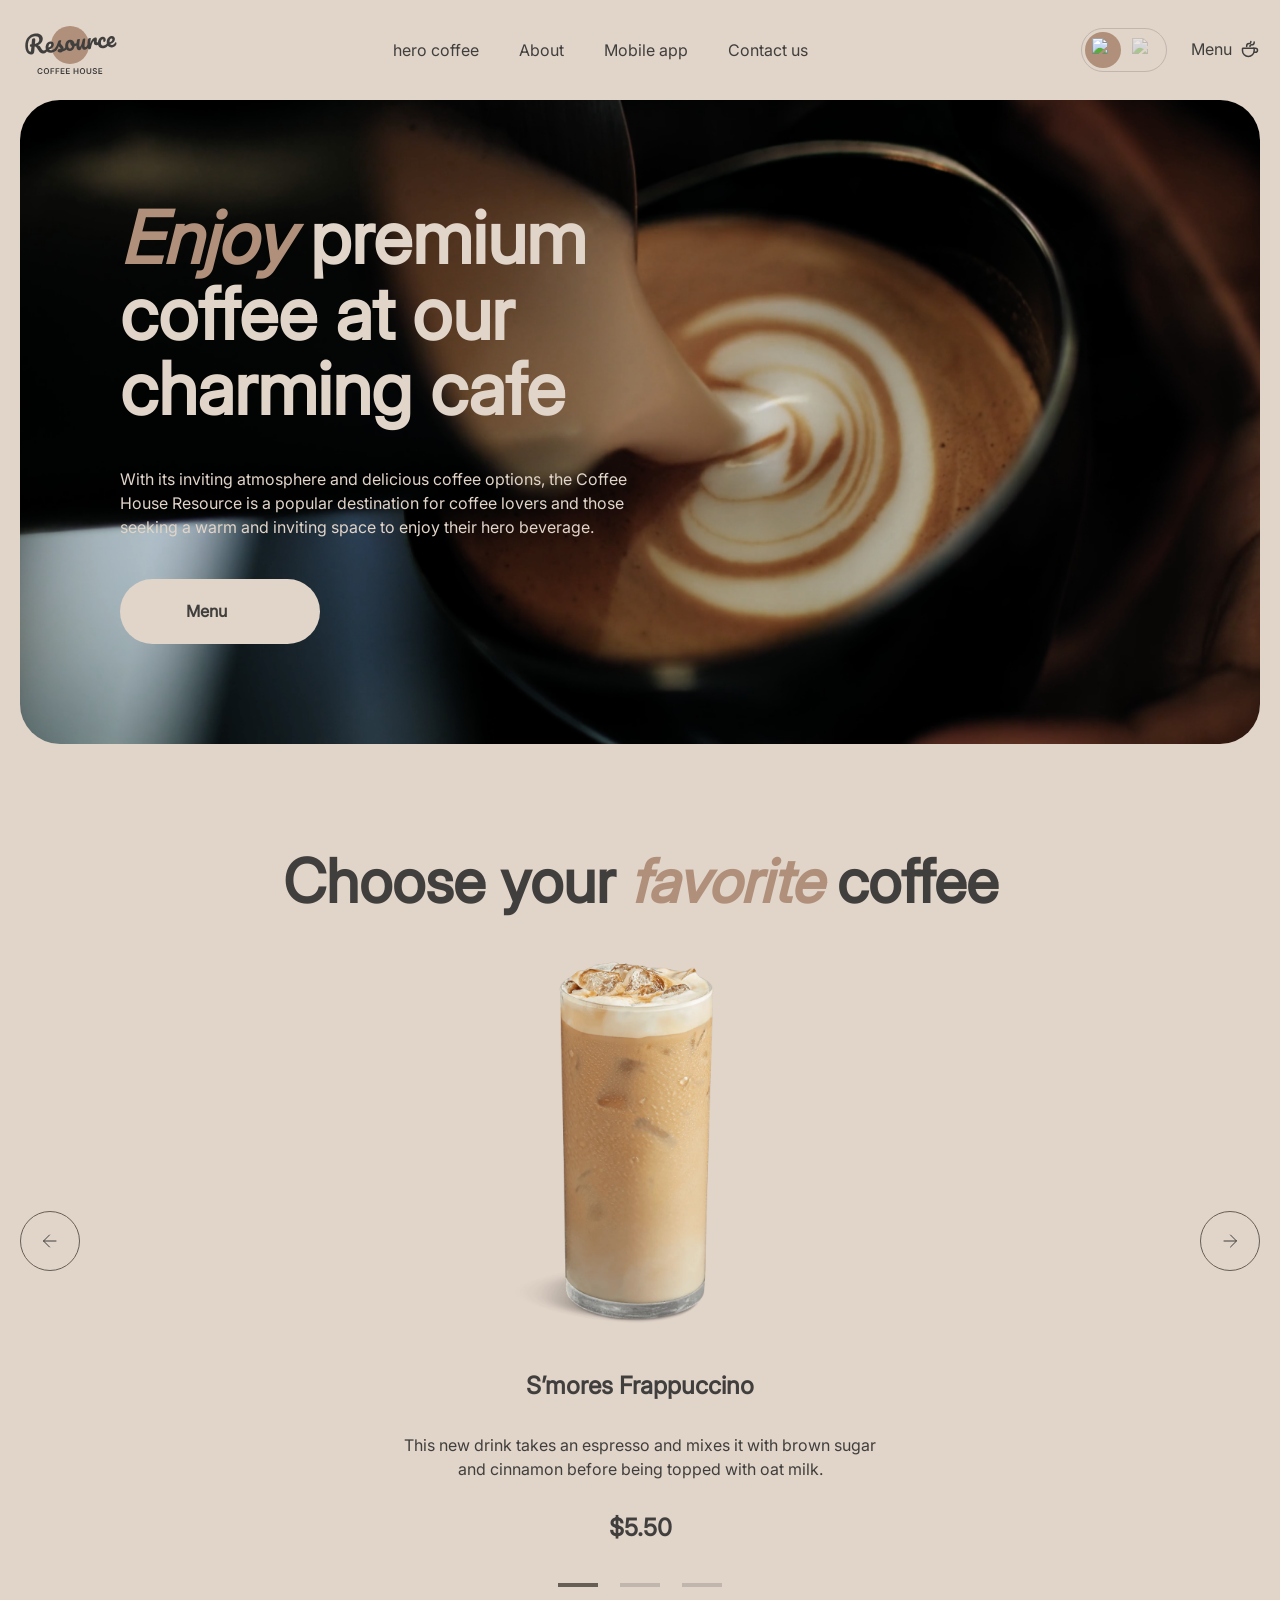
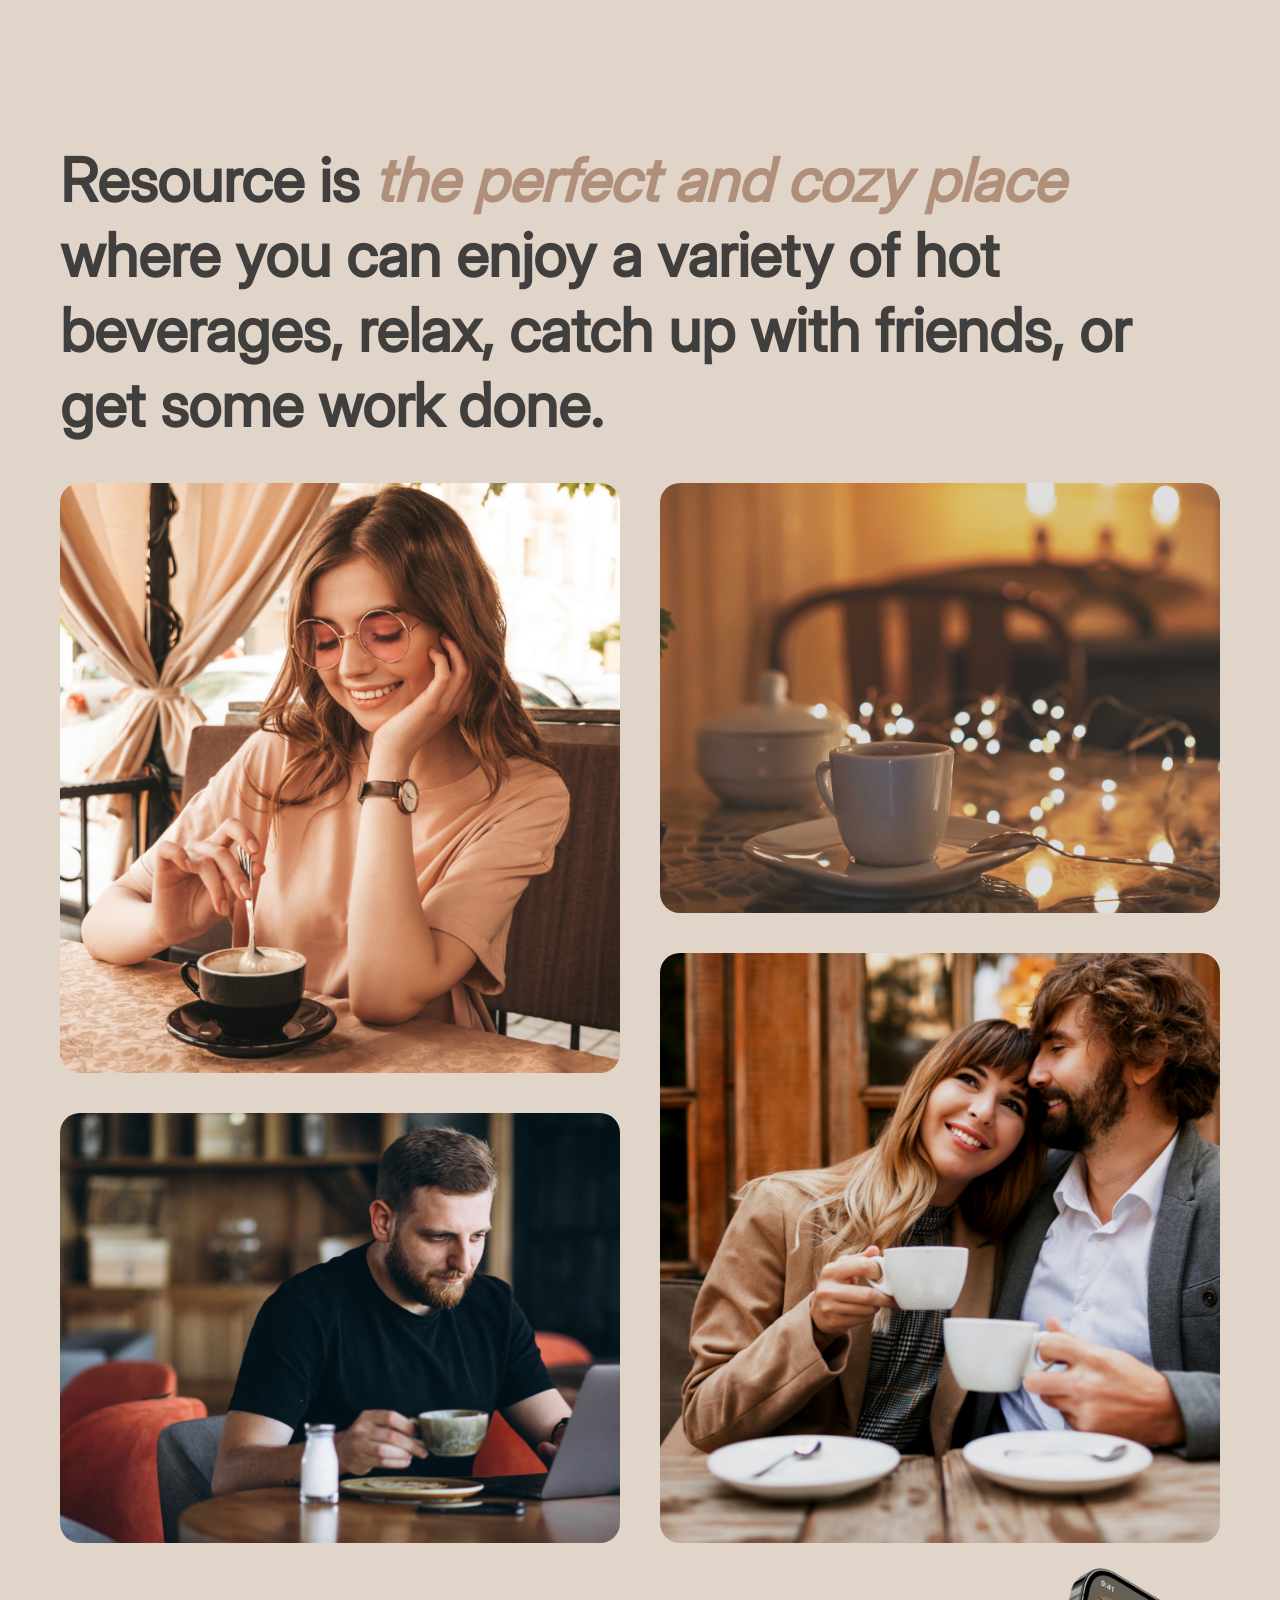
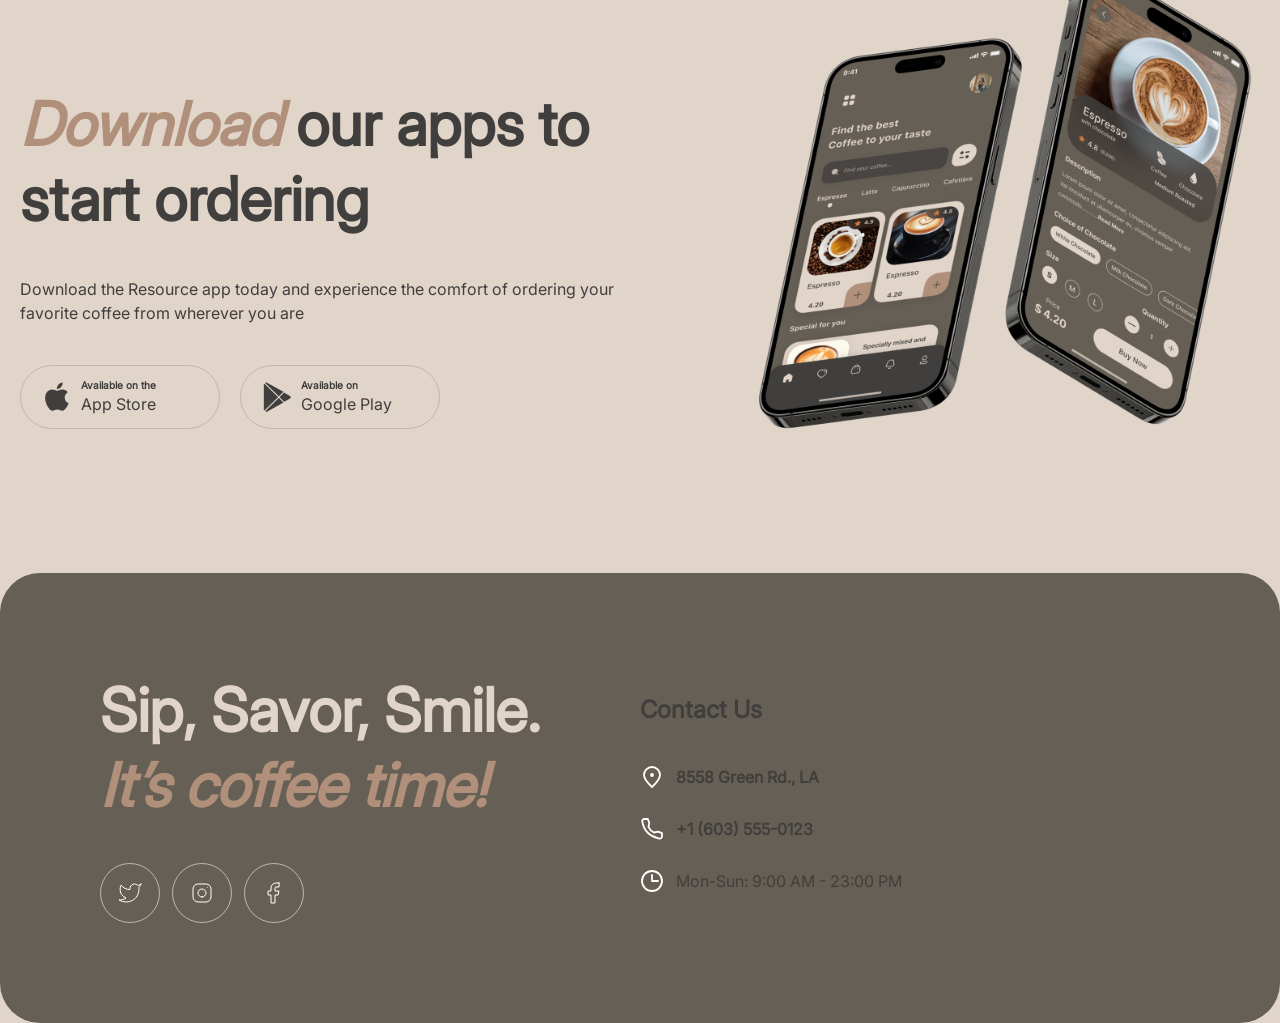
==== index.html @ 20af3ff5 "feat: add favicon" ====
<!DOCTYPE html>
<html lang="en">

<head>
  <meta charset="UTF-8">
  <meta name="viewport" content="width=device-width, initial-scale=1.0">
  <!-- <favicon href="./images/fav.svg"> -->
  <link rel="icon" href="./images/fav.svg" type="image/svg+xml">
  <title>Coffee House</title>
  <link rel="stylesheet" href="style.css">
</head>

<body>
  <header>
    <div class="wrapper">

      <img src="./images//logo.svg" alt="Coffee House logo">
      <nav>
        <ul>
          <li><a href="#hero-coffee">hero coffee</a></li>
          <li><a href="#about">About</a></li>
          <li><a href="#mobile-app">Mobile app</a></li>
          <li><a href="#contact">Contact us</a></li>
        </ul>
      </nav>
      <div class="menu">
        <div class="theme-toggle" id="theme-toggle">

          <div class="theme-toggle__ball"></div>

          <button class="theme-toggle__btn" id="btn-light" aria-label="Светлая тема">
            <img src="./images/sun.svg" alt="sun" class="theme-toggle__icon theme-toggle__icon--sun">
          </button>

          <button class="theme-toggle__btn" id="btn-dark" aria-label="Тёмная тема">
            <img src="./images/moon.svg" alt="moon" class="theme-toggle__icon theme-toggle__icon--moon">
          </button>

        </div>
        <button class="menu__btn" aria-label="Открыть меню">
          <span class="menu__btn-text">Menu <img src="./images/coffee-cup.svg" alt="coffee cup"></span>
          <span class="menu__btn-icon"></span>
        </button>
      </div>
    </div>
  </header>
  <main>
    <section class="hero-coffee" id="hero-coffee">
      <div class="wrapper">
        <div class="hero-coffee__img">
          <div class="hero-wrapper">
            <h1 class="hero-coffee__title"><span>Enjoy</span> premium coffee at our charming cafe</h1>
            <p class="hero-coffee__text">With its inviting atmosphere and delicious coffee options, the Coffee House
              Resource is a popular destination for coffee lovers and those seeking a warm and inviting space to enjoy
              their
              hero beverage.</p>


            <button type="button" class="hero-coffee__btn" title="переход на вторую страницу"
              onclick="window.location.href='/menu.html'">
              Menu
              <img src="./images/coffee-cup.svg" alt="coffee cup">
            </button>

          </div>
        </div>

      </div>
    </section>
    <section class="favorite-coffee">
      <div class="wrapper">
        <h2>Choose your <span>favorite</span> coffee</h2>
        <div class="slider">
          <button class="slider__btn slider__btn--prev" aria-label="Предыдущий слайд">
            <img src="./images/arrow-right.svg" alt="arrow left">
          </button>
          <div class="slider-card">
            <div class="slider-card__img">
              <img src="./images/coffee-slider-1.png" alt="coffee 1">
            </div>
            <h3 class="slider-card__title">S’mores Frappuccino</h3>
            <p class="slider-card__text">This new drink takes an espresso and mixes it with brown sugar and cinnamon
              before being topped with oat milk.</p>
            <p class="slider-card__price"><span>$5.50</span></p>
          </div>
          <button class="slider__btn slider__btn--next" aria-label="Следующий слайд">
            <img src="./images/arrow-right.svg" alt="arrow right">
          </button>
        </div>
        <div class="slider-dots">
          <button class="slider-dots__dot slider-dots__dot--active" aria-label="Слайд 1"></button>
          <button class="slider-dots__dot" aria-label="Слайд 2"></button>
          <button class="slider-dots__dot" aria-label="Слайд 3"></button>
        </div>
      </div>
    </section>
    <section class="about" id="about">
      <div class="wrapper">
        <h2 class="about-title">Resource is <span>the perfect and cozy place</span> where you can enjoy a variety of hot
          beverages, relax, catch up with friends, or get some work done.</h2>
        <div class="about-img">
          <div class="about-img__item about-img__item--1">
            <img src="./images/about-1.png" alt="about 1">
          </div>
          <div class="about-img__item about-img__item--2">
            <img src="./images/about-2.png" alt="about 2">
          </div>
          <div class="about-img__item about-img__item--3">
            <img src="./images/about-3.png" alt="about 3">
          </div>
          <div class="about-img__item about-img__item--4">
            <img src="./images/about-4.png" alt="about 4">
          </div>
        </div>
      </div>
    </section>
    <section class="mobile-app" id="mobile-app">
      <div class="wrapper">
        <div class="mobile-app__information">
          <h2 class="mobile-app__title"><span>Download</span> our apps to start ordering</h2>
          <p class="mobile-app__text">Download the Resource app today and experience the comfort of ordering your
            favorite coffee from wherever you are</p>
          <div class="mobile-app__btns">
            <a href="#" class="mobile-app__btn mobile-app__btn--apple" title="Скачать в App Store">
              <img src="./images/apple.svg" alt="apple">
              <div>
                <span class="mobile-app__btn-span">Available on the</span>
                <span class="mobile-app__btn-app">App Store</span>
              </div>

            </a>
            <a href="#" class="mobile-app__btn mobile-app__btn--google" title="Скачать в Google Play">
              <img src="./images/playStore.svg" alt="google play">
              <div>
                <span class="mobile-app__btn-span">Available on</span>
                <span class="mobile-app__btn-app">Google Play</span>
              </div>

            </a>
          </div>
        </div>
        <div class="mobile-app__img">
          <img src="./images/mobile-screens.png" alt="mobile app">
        </div>
      </div>
    </section>
  </main>
  <footer class="footer" id="contact">
    <div class="wrapper">
      <div class="footer__content">
        <h2>Sip, Savor, Smile.<br><span>It’s coffee time!</span></h2>

        <div class="footer__socials">
          <a href="https://twitter.com" target="_blank" rel="noopener noreferrer" class="social-link"
            aria-label="Twitter">
            <img src="./images/twitter.svg" alt="Twitter">
          </a>
          <a href="https://instagram.com" target="_blank" rel="noopener noreferrer" class="social-link"
            aria-label="Instagram">
            <img src="./images/instagram.svg" alt="Instagram">
          </a>
          <a href="https://facebook.com" target="_blank" rel="noopener noreferrer" class="social-link"
            aria-label="Facebook">
            <img src="./images/facebook.svg" alt="Facebook">
          </a>
        </div>
      </div>

      <div class="footer-contacts">
        <h3>Contact Us</h3>
        <div class="footer-contacts__items">
          <div class="footer-contacts__item">
            <img src="./images/pin-alt.svg" alt="location">
            <a href="https://www.google.com/maps" target="_blank" rel="noopener noreferrer">8558 Green Rd., LA</a>
          </div>
          <div class="footer-contacts__item">
            <img src="./images/phone.svg" alt="phone">
            <a href="tel:+1(603)555-0123">+1 (603) 555-0123</a>
          </div>
          <div class="footer-contacts__item">
            <img src="./images/clock.svg" alt="clock">
            <p>Mon-Sun: 9:00 AM - 23:00 PM</p>
          </div>
        </div>
      </div>
    </div>
  </footer>
  <script src="script.js"></script>
</body>

</html>
---- style.css ----
@font-face {
    font-family: "Inter";
    src: url("./fonts/Inter.ttf") format("truetype");
    font-weight: normal;
    font-style: normal;
    letter-spacing: 0;
}

:root {
    /* Цвета для светлой темы */
    --text-color-primary: #403F3D;
    --text-color-inverse: #E1D4C9;
    --text-color-accent: #B0907A;
    
    --bg-color-page: #E1D4C9;
    --bg-color-container: #665F55;
    --bg-color-overlay: #403F3D;
    
    --border-color-primary: #C1B6AD;
    --border-color-inverse: #665F55;

    /* Типографика (не зависит от темы) */
    --font-heading1: 600 72px/105% "Inter", sans-serif;
    --font-heading-accent: italic 600 72px/105% "Inter", sans-serif;
    --font-heading2: 600 60px/125% "Inter", sans-serif;
    --font-heading2-accent: italic 600 60px/125% "Inter", sans-serif;
    --font-heading3: 400 16px/150% "Inter", sans-serif;
    --font-medium: 400 16px/150% "Inter", sans-serif;
    --font-caption: 600 10px/140% "Inter", sans-serif;

    /* Плавный переход при смене темы */
    --theme-transition: background-color 0.3s ease, color 0.3s ease, border-color 0.3s ease;
}

[data-theme="dark"] {
    --text-color-primary: #E1D4C9;
    --text-color-inverse: #403F3D;
    --text-color-accent: #B0907A;
    
    --bg-color-page: #292826;
    --bg-color-container: #403F3D;
    --bg-color-overlay: #292826;
    
    --border-color-primary: #665F55;
    --border-color-inverse: #C1B6AD;
}

*,
*::before,
*::after {
  box-sizing: border-box;
  margin: 0;
  padding: 0;
}

html, body {
  height: 100%;
  scroll-behavior: smooth;
}
@media (prefers-reduced-motion: reduce) {
  html {
    scroll-behavior: auto;
  }
}
body {
  background-color: var(--bg-color-page);
  color: var(--text-color-primary);
  font-family: "Inter", sans-serif;
  line-height: 1.5;
  transition: var(--theme-transition);
  -webkit-font-smoothing: antialiased;
  -moz-osx-font-smoothing: grayscale;
}

img, picture, video, canvas, svg {
  display: block;
  max-width: 100%;
}

input, button, textarea, select {
  font: inherit;
  color: inherit;
}

button {
  background: none;
  border: none;
  cursor: pointer;
}

a {
  text-decoration: none;
  color: inherit;
}

ul, ol {
  list-style: none;
}

a, button {
  font-size: 16px;
  font-weight: 600;
  line-height: 150%;
}
address {
  font-style: normal;
}
.wrapper {
  max-width: 1360px;
  height: 100%;
  margin: 0 auto;
  padding: 0 20px;
  display: flex;
  justify-content: space-between;
  align-items: center;
}

/* header ------------- */
header {
  width: 100%;
  height: 100px;
  padding: 20px 0;
}

header .wrapper {
  display: flex;
  align-items: center;
  justify-content: space-between;
}

/* 1. Логотип в тёмной теме */
[data-theme="dark"] header .wrapper > img {
  filter: invert(1) hue-rotate(180deg);
  transition: filter 0.3s ease;
}

header nav ul {
  display: flex;
  gap: 40px;
  align-items: center;
}

header nav ul li a {
  text-decoration: none;
  color: var(--text-color-primary);
  font: var(--font-heading3);
  transition: color 0.3s ease;
}

header nav ul li:hover {
  border-bottom: 2px solid var(--text-color-primary);
}

.menu {
  display: flex;
  gap: 24px;
  align-items: center;
}

/* Переключатель-капсула темы */
.theme-toggle {
  position: relative;
  display: flex;
  align-items: center;
  justify-content: space-around;
  width: 86px;
  height: 44px;
  padding: 2px;
  border: 1px solid var(--border-color-primary);
  border-radius: 100px;
  cursor: pointer;
  user-select: none;
}

.theme-toggle__btn,
.theme-toggle__icon {
  pointer-events: none;
  background: transparent;
  border: none;
  display: flex;
  align-items: center;
  justify-content: center;
  z-index: 2;
}

.theme-toggle__ball {
  position: absolute;
  top: 3px;
  left: 3px;
  width: 36px;
  height: 36px;
  border-radius: 50%;
  background-color: var(--text-color-accent);
  transition: transform 0.3s cubic-bezier(0.4, 0, 0.2, 1);
  z-index: 1;
}

[data-theme="dark"] .theme-toggle__ball {
  transform: translateX(41px);
}

.theme-toggle__icon {
  width: 24px;
  height: 24px;
  opacity: 0.4;
  transition: opacity 0.3s ease, filter 0.3s ease;
}

:root:not([data-theme="dark"]) #btn-light .theme-toggle__icon {
  opacity: 1;
}

[data-theme="dark"] #btn-dark .theme-toggle__icon {
  opacity: 1;
  filter: invert(1);
}

[data-theme="dark"] #btn-light .theme-toggle__icon {
  opacity: 0.4;
}

/* 2. Кнопка Menu (Десктоп) */
.menu__btn {
  display: inline-flex;
  align-items: center;
  gap: 8px; 
  cursor: pointer;
  background: transparent;
  border: none;
  border-bottom: 2px solid transparent;
  transition: border-color 0.3s ease, color 0.3s ease; 
  padding: 4px 0;
  color: var(--text-color-primary);
  font: var(--font-heading3);
}

.menu__btn:hover {
  border-bottom-color: var(--text-color-primary);
}

.menu__btn-text {
  display: inline-flex;
  align-items: center;
  gap: 8px;
}

.menu__btn-text img {
  width: 20px;
  height: 20px;
  transition: filter 0.3s ease;
}

[data-theme="dark"] .menu__btn-text img {
  filter: invert(1);
}

.menu__btn-icon {
  display: none;
}

@media (max-width: 850px) {
  header nav {
    display: none;
  }

  .menu__btn {
    display: flex;
    align-items: center;
    justify-content: center;
    width: 44px;
    height: 44px;
    border-radius: 50%;
    border: 1px solid var(--border-color-primary);
    padding: 0;
    background-color: transparent;
    transition: background-color 0.3s ease, border-color 0.3s ease;
  }

  .menu__btn-text {
    display: none;
  }

  .menu__btn-icon {
    display: block;
    position: relative;
    width: 18px;
    height: 2px;
    background-color: var(--text-color-primary);
    border-radius: 2px;
    transition: transform 0.3s ease, background-color 0.3s ease;
  }

  .menu__btn-icon::before {
    content: '';
    position: absolute;
    left: 0;
    top: -6px;
    width: 18px;
    height: 2px;
    background-color: var(--text-color-primary);
    border-radius: 2px;
    transition: transform 0.3s ease, top 0.3s ease, background-color 0.3s ease;
  }

  .menu__btn:hover {
    background-color: var(--bg-color-container);
    border-color: var(--bg-color-container);
  }

  .menu__btn:hover .menu__btn-icon,
  .menu__btn:hover .menu__btn-icon::before {
    background-color: var(--text-color-inverse);
  }
}
/* hero-coffee ------------ */
.hero-coffee {
  height: 644px;
}

.hero-coffee .wrapper {
  height: 100%;
}

/* Контейнер с фоновым изображением */
.hero-coffee__img {
  height: 100%;
  width: 100%;
  background-image: url('./images/img-hero.png');
  background-size: cover;
  background-position: center;
  border-radius: 40px;
  padding: 100px;
  display: flex;
  align-items: center;
}

.hero-wrapper {
  max-width: 530px;
  display: flex;
  flex-direction: column;
  align-items: flex-start;
  gap: 40px;
}

.hero-coffee__title {
  font: var(--font-heading1);
  color: #E1D4C9;
}

.hero-coffee__title span {
  font: var(--font-heading-accent);
  color: #B0907A;
}

.hero-coffee__text {
  font: var(--font-heading3);
  color: #E1D4C9;
}

.hero-coffee__btn {
  width: 200px;
  height: 65px;
  border-radius: 100px;
  display: flex;
  align-items: center;
  justify-content: center;
  gap: 8px;
  background-color: var(--bg-color-page);
  color: var(--text-color-primary);
  font: var(--font-heading3);
  font-weight: 600;
  border: none;
  cursor: pointer;
  transition: background-color 0.3s ease, color 0.3s ease;
}

.hero-coffee__btn img {
  width: 20px;
  height: 20px;
  opacity: 0;
  transform: translateX(-10px);
  transition: opacity 0.3s ease, transform 0.3s ease, filter 0.3s ease;
}

.hero-coffee__btn:hover img {
  opacity: 1;
  transform: translateX(0);
}

[data-theme="dark"] .hero-coffee__btn img {
  filter: invert(1);
}
@media (max-width: 730px) {
  .hero-coffee__img {
    padding: 60px 16px;
  }

  .hero-wrapper {
    max-width: 100%;
  }

  .hero-coffee__title,
  .hero-coffee__title span {
    font-size: 42px;
    line-height: 115%;
  }
}
/* favorite-coffee ------------ */
.favorite-coffee {
  height: 799px;
  margin: 100px 0 100px 0;
}
.favorite-coffee .wrapper {
  display: flex;
  flex-direction: column;
  justify-content: left;
  gap: 20px;
}
.favorite-coffee h2 {
  font: var(--font-heading2);
  color: var(--text-color-primary);
  margin: 0 auto;
  text-align: center;
}
.favorite-coffee h2 span {
  font: var(--font-heading2-accent);
  color: var(--text-color-accent);
}
.slider {
  width: 100%;
  display: flex;
  justify-content: space-between;
  align-items: center;
}
.slider__btn {
  width: 60px;
  height: 60px;
  border: 1px solid var(--border-color-inverse);
  border-radius: 100px;
  cursor: pointer;
}
.slider__btn img {
  width: 24px;
  height: 24px;
  margin: 0 auto;
}
.slider__btn:hover {
 background-color: var(--bg-color-container);
}
.slider__btn:hover img {
  filter: invert(1);
}
[data-theme="dark"] .slider__btn img {
  filter: invert(1);
}
.slider__btn--prev {
  transform: rotate(180deg);
}

.slider-card {
  display: flex;
  flex-direction: column;
  justify-content: center;
  align-items: center;
  gap: 32px;
  max-width: 480px;
  border-radius: 40px;
}
.slider-card__img {
  width: 400px;
  height: 400px;
  margin: 0 auto;
}
.slider-card__img img {
  width: 100%;
  height: 100%;
  object-fit: cover;
  border-radius: 40px;
}
.slider-card__title {
  font-weight: 600;
  font-size: 24px;
  line-height: 125%;
  color: var(--text-color-primary);
  margin: 0 auto;
}
.slider-card__text {
  font: var(--font-heading3);
  color: var(--text-color-primary);
  margin: 0 auto;
  text-align: center;
}
.slider-card__price {
   font-weight: 600;
  font-size: 24px;
  line-height: 125%;
  color: var(--text-color-primary);
  margin: 0 auto;
}
.slider-dots {
  display: flex;
  justify-content: center;
  margin-top: 20px;
  gap: 12px;
}
.slider-dots__dot {
  width: 40px;
  height: 4px;
  background-color: var(--border-color-primary);
  margin: 0 5px;
  cursor: pointer;
}
.slider-dots__dot--active {
  background-color: var(--border-color-inverse);
  cursor: default;
}
@media (max-width: 700px) {
  .favorite-coffee .wrapper {
    padding: 0 13px;
  }
  .favorite-coffee h2,
  .favorite-coffee h2 span {
    font-size: 32px;
    line-height: 125%;
  }
  .slider-card {
    margin: 0 auto;
    gap: 16px;
  }
  .slider-card__img {
    width: 348px;
    height: 348px;
  }
  .slider__btn {
    display: none;
  }
}
/* about ------------ */
.about {
  width: 100%;
  padding: 0 40px;
  box-sizing: border-box;
}

.about .wrapper {
  max-width: 1360px;
  margin: 0 auto;
  display: flex;
  flex-direction: column;
  gap: 40px;
  box-sizing: border-box;
}

.about h2 {
  font: var(--font-heading2);
  color: var(--text-color-primary);
}

.about h2 span {
  font: var(--font-heading2-accent);
  color: var(--text-color-accent);
}

.about-img {
  display: grid;
  grid-template-columns: repeat(2, 1fr);
  grid-template-areas:
    "img1 img2"
    "img3 img4";
  gap: 40px;
}

.about-img__item--1 { grid-area: img1; }
.about-img__item--2 { grid-area: img2; }
.about-img__item--3 { grid-area: img3; }
.about-img__item--4 { grid-area: img4; }

.about-img__item {
  width: 100%;
  border-radius: 20px;
  overflow: hidden;
}

.about-img__item img {
  width: 100%;
  height: 100%;
  object-fit: cover;
  display: block;
}

/* Задаем высоты карточек по макету Coffee House */
.about-img__item--1,
.about-img__item--4 {
  height: 590px;
}

.about-img__item--2,
.about-img__item--3 {
  height: 430px;
}
.about-img__item--4 {
  margin-top: -160px;
}
.about-img__item:hover {
  transform: scale(1.01);
}
@media (max-width: 1024px) {
  .about {
    padding: 0 16px;
  }

  .about-img__item--1,
  .about-img__item--4 {
    height: 480px;
  }

  .about-img__item--2,
  .about-img__item--3 {
    height: 350px;
  }
  .about-img__item--4 {
    margin-top: -130px;
  }
}

@media (max-width: 768px) {
  .about-img {
    grid-template-columns: 1fr;
    grid-template-areas:
      "img1"
      "img2";
    gap: 40px;
  }

  .about-img__item--3,
  .about-img__item--4 {
    display: none;
  }

  .about-img__item--1,
  .about-img__item--2 {
    height: 590px;
  }
}

@media (max-width: 565px) {
  .about h2,
  .about h2 span {
    font-size: 32px;
    line-height: 125%;
  }

  .about-img__item--1,
  .about-img__item--2 {
    height: 360px;
  }
}
/* mobile-app ----------- */
.mobile-app {
  background-color: var(--bg-color-secondary);
}
.mobile-app .wrapper {
  display: flex;
  gap: 100px;
}
.mobile-app__information {
  max-width: 630px;
  display: flex;
  flex-direction: column;
  gap: 40px;
}
.mobile-app__title {
  font: var(--font-heading2);
  color: var(--text-color-primary);
}
.mobile-app__title span {
  font: var(--font-heading2-accent);
  color: var(--text-color-accent);
}
.mobile-app__text {
  font: var(--font-heading3);
  color: var(--text-color-primary);
}
.mobile-app__btns {
  display: flex;
  align-items: center;
  gap: 20px;
}
.mobile-app__btn {
  width: 200px;
  height: 64px;
  display: flex;
  align-items: center;
  gap: 8px;
  font: var(--font-heading3);
  color: var(--text-color-primary);
  text-decoration: none;
  border: 1px solid var(--border-color-primary);
  border-radius: 100px;
  padding-left: 20px;
}
.mobile-app__btn div {
  display: flex;
  flex-direction: column;
  align-items: flex-start;
}
.mobile-app__btn-span {
  font: var(--font-caption);
  color: var(--text-color-primary);
}
.mobile-app__btn-app {
  font: var(--font-medium);
  color: var(--text-color-primary);
}
.mobile-app__btn img {
  width: 32px;
  height: 32px;
}
.mobile-app__img {
  max-width: 630px;
  height: 630px;
}
@media (max-width:1100px) {
  .mobile-app .wrapper {
    flex-direction: column;
  }
}
@media (max-width:500px) {
  .mobile-app .wrapper {
    gap: 40px;
  }
.mobile-app__title,
.mobile-app__title span {
  font-size: 32px;
  line-height: 125%;
}
.mobile-app__btns {
  flex-direction: column;
  align-items: baseline;
}
}
/* footer ----------- */
footer {
  width: 100%;
  box-sizing: border-box;
}
footer .wrapper {
  max-width: 1360px;
  margin: 0 auto; 
  background-color: var(--bg-color-container);
  padding: 100px;
  border-radius: 40px;
  display: flex;
  justify-content: start;
  gap: 100px;
}

.footer__content {
  display: flex;
  flex-direction: column;
  gap: 40px;
  max-width: 100%;
}
.footer__content h2 {
  font: var(--font-heading2);
  color: var(--text-color-inverse);
}

.footer__content h2 span {
  font: var(--font-heading2-accent);
  color: var(--text-color-accent);
}

.footer__socials {
  display: flex;
  gap: 12px;
}

/* Социальные кнопки */
.social-link {
  display: flex;
  align-items: center;
  justify-content: center;
  width: 60px;
  height: 60px;
  border-radius: 50%;
  border: 1px solid var(--border-color-primary);
  background-color: transparent;
  transition: background-color 0.3s ease, border-color 0.3s ease;
}

.social-link img {
  width: 24px;
  height: 24px;
  filter: brightness(0) invert(1);
  transition: filter 0.3s ease;
}

.social-link:hover {
  background-color: var(--bg-color-page);
  border-color: var(--bg-color-page);
}

.social-link:hover img {
  filter: invert(1);
}

/* Блок контактов */
.footer-contacts {
  display: flex;
  flex-direction: column;
  gap: 40px;
}

.footer-contacts h3 {
  font-weight: 600;
  font-size: 24px;
  line-height: 125%;
  color: var(--text-color-inverse);
}

.footer-contacts__items {
  display: flex;
  flex-direction: column;
  gap: 20px;
}

.footer-contacts__item {
  display: flex;
  align-items: center;
  gap: 12px;
  font: var(--font-medium);
  color: var(--text-color-inverse);
  width: fit-content;
  padding-bottom: 6px;
  border-bottom: 2px solid transparent;
}
.footer-contacts__item a,
.footer-contacts__item p {
  color: var(--text-color-inverse);
  text-decoration: none;
  transition: border-color 0.3s ease;
}


.footer-contacts__item:hover {
  border-bottom-color: var(--text-color-inverse);
}

.footer-contacts__item img {
  width: 24px;
  height: 24px;
  filter: brightness(0) invert(1);
}
[data-theme="dark"]
.footer__content h2,
.footer-contacts h3,
.footer-contacts__item a,
.footer-contacts__item p {
  color: var(--text-color-primary);
}
@media (max-width: 830px) {
  footer .wrapper {
    flex-direction: column;
    padding: 100px 60px;
    gap: 100px;
    flex-flow: wrap;
  }
}

@media (max-width: 565px) {
  footer .wrapper {
    padding: 60px 16px;
    gap: 40px;
    border-radius: 40px;
  }

  .footer__content h2,
  .footer__content h2 span {
    font-size: 32px;
    line-height: 125%;
  }
}



/* menu page ------------- */
.menu .wrapper {
  display: flex;
  flex-direction: column;
  gap: 40px;
  padding-bottom: 100px;
}
.offer {
  display: flex;
  flex-direction: column;
  gap: 40px;
}
.offer h1 {
  font: var(--font-heading2);
  color: var(--text-color-primary);
  text-align: center;
}
.offer h1 span {
  font: var(--font-heading2-accent);
  color: var(--text-color-accent);
}

.offer-tabs {
  display: flex;
  gap: 8px;
  margin-bottom: 40px;
  justify-content: center;
}
.offer-tab {
  height: 46px;
  display: flex;
  align-items: center;
  gap: 8px;
  padding: 8px 16px 8px 8px;
  border: 1px solid var(--border-color-inverse);
  border-radius: 100px;
  cursor: pointer;
  transition: background-color 0.3s ease, border-color 0.3s ease;
}
@media (max-width: 565px) {
  .offer h1,
  .offer h1 span {
    font-size: 32px;
    line-height: 125%;
  }
  .offer-tab {
    padding: 7px 7px 7px 7px;
  }
}
.offer-tab--active {
  background-color: var(--bg-color-container);
  border-color: var(--bg-color-page);
}
.offer-tab:hover {
  background-color: var(--bg-color-container);
  border-color: var(--bg-color-page);
}
.offer-tab:hover .offer-tab__icon {
  background-color: var(--bg-color-page);
}
.offer-tab__icon {
  display: flex;
  align-items: center;
  justify-content: center;
  width: 30px;
  height: 30px;
  border-radius: 50%;
  background-color: var(--text-color-primary);
  transition: background-color 0.3s ease;
}
.offer-tab--active .offer-tab__icon {
  background-color: var(--bg-color-page);
}
.offer-tab__text {
  font: var(--font-medium);
  color: var(--text-color-primary);
  transition: color 0.3s ease;
}
.offer-tab--active .offer-tab__text {
  color: var(--text-color-inverse);
}

.menu-list {
  width: 100%;
display: flex;
  flex-wrap: wrap;
  gap: 40px;
}

.menu-list__item {
  flex: 0 0 calc((100% - 120px) / 4); 
  max-width: calc((100% - 120px) / 4);
  display: flex;
  flex-direction: column;
  border-radius: 40px;
  transition: background-color 0.3s ease;
  border: 1px dotted var(--border-color-primary);
  overflow: hidden;
}
.menu-list__item:hover {
  background-color: var(--bg-color-page);
  transform: scale(1.01);
}

.menu-list__item-img {
  width: 100%;
  height: 310px;
  object-fit: cover;
  border-radius: 40px;
}

.menu-list__item-info {
  display: flex;
  flex-direction: column;
  gap: 12px;
  padding: 20px;
  flex-grow: 1;
}

.menu-list__item-text {
  font: var(--font-medium);
  color: var(--text-color-primary);
  flex-grow: 1;
}

.menu-list__item-title,
.menu-list__item-price {
  font-size: 24px;
  line-height: 125%;
  color: var(--text-color-primary);
}
@media (max-width: 1400px) {
  .menu-list {
    gap: 32px;
  }

  .menu-list__item {
    flex: 0 0 calc((100% - 64px) / 3);
    max-width: 310px;
  }

  .menu-list__item:nth-child(n+7) {
    display: none;
  }
}

@media (max-width: 1100px) {
  .menu-list {
    gap: 24px;
  }

  .menu-list__item {
    flex: 0 0 calc((100% - 24px) / 2);
    max-width: 310px;
  }

  .menu-list__item:nth-child(n+5) {
    display: none;
  }
}

@media (max-width: 720px) {

  .menu-list__item {
    flex: 0 0 100%;
    max-width: 310px;
  }

  .menu-list__item:nth-child(n+3) {
    display: none;
  }
}
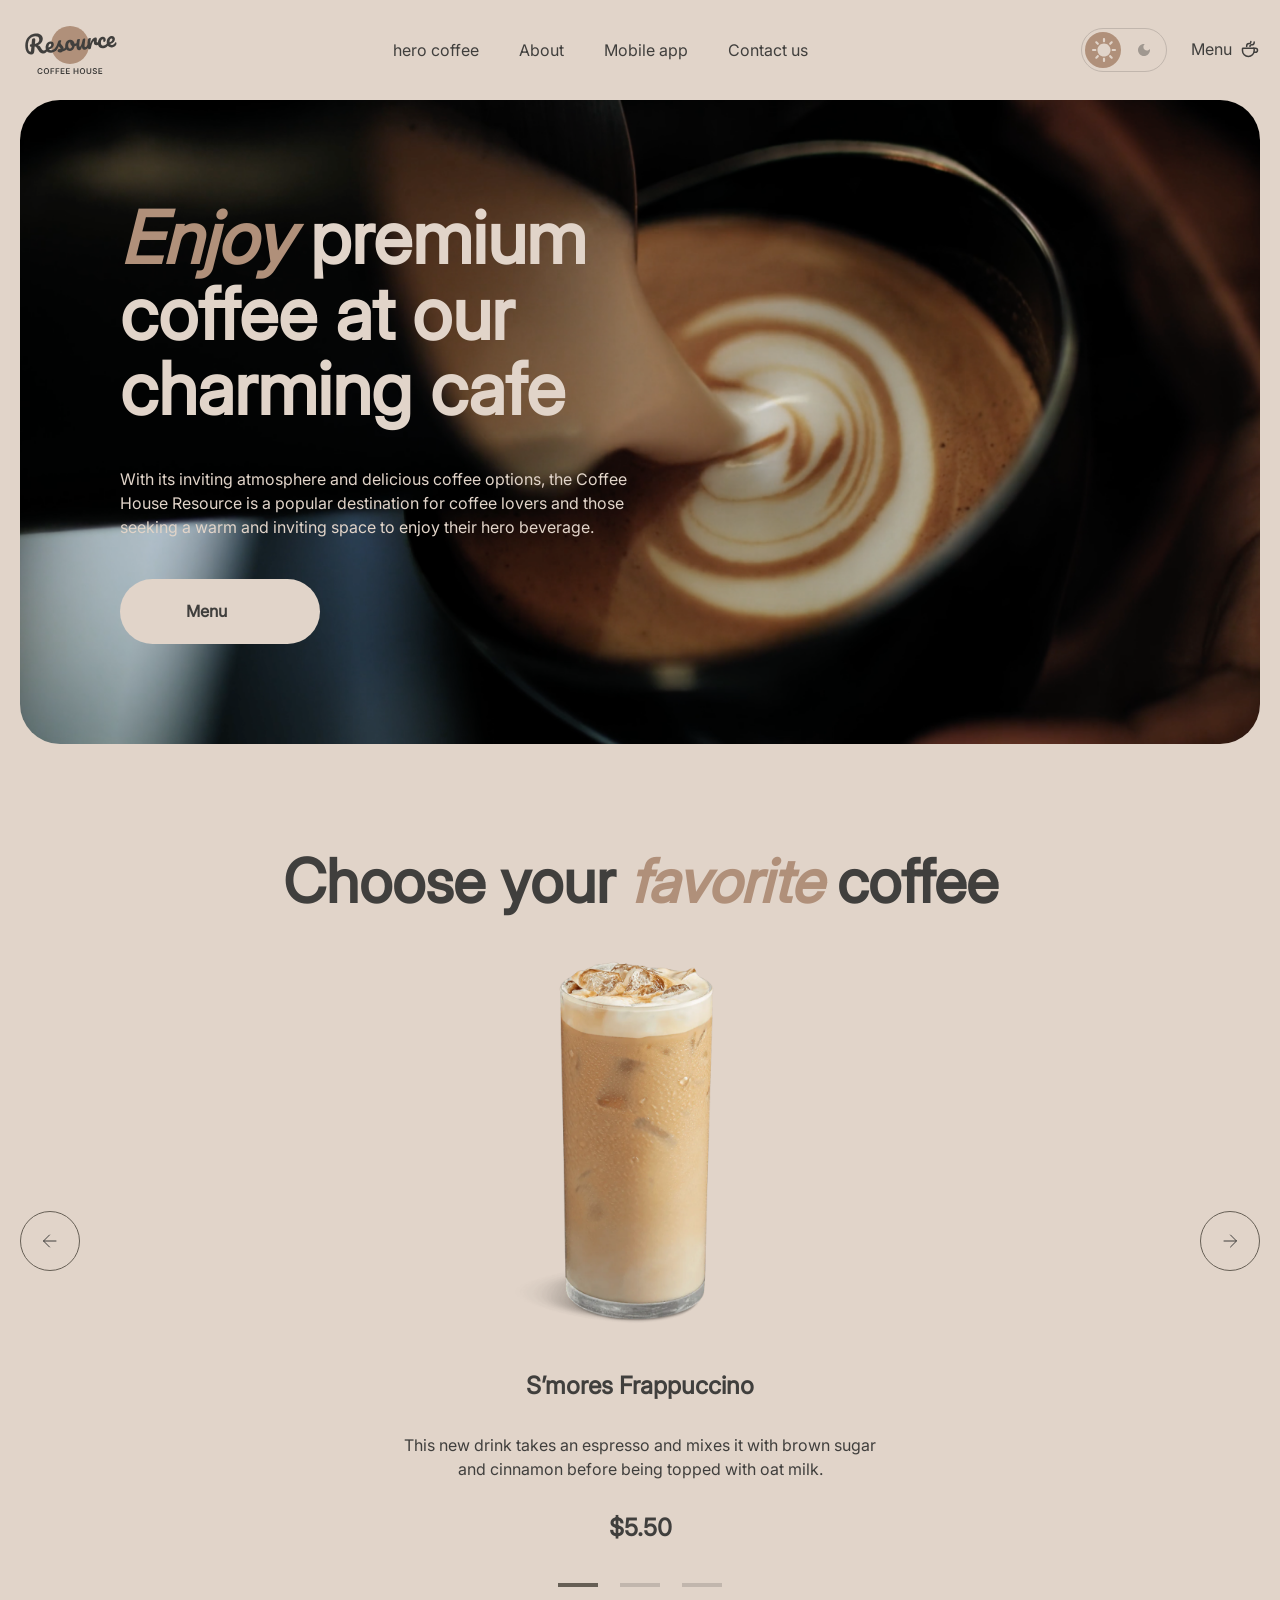
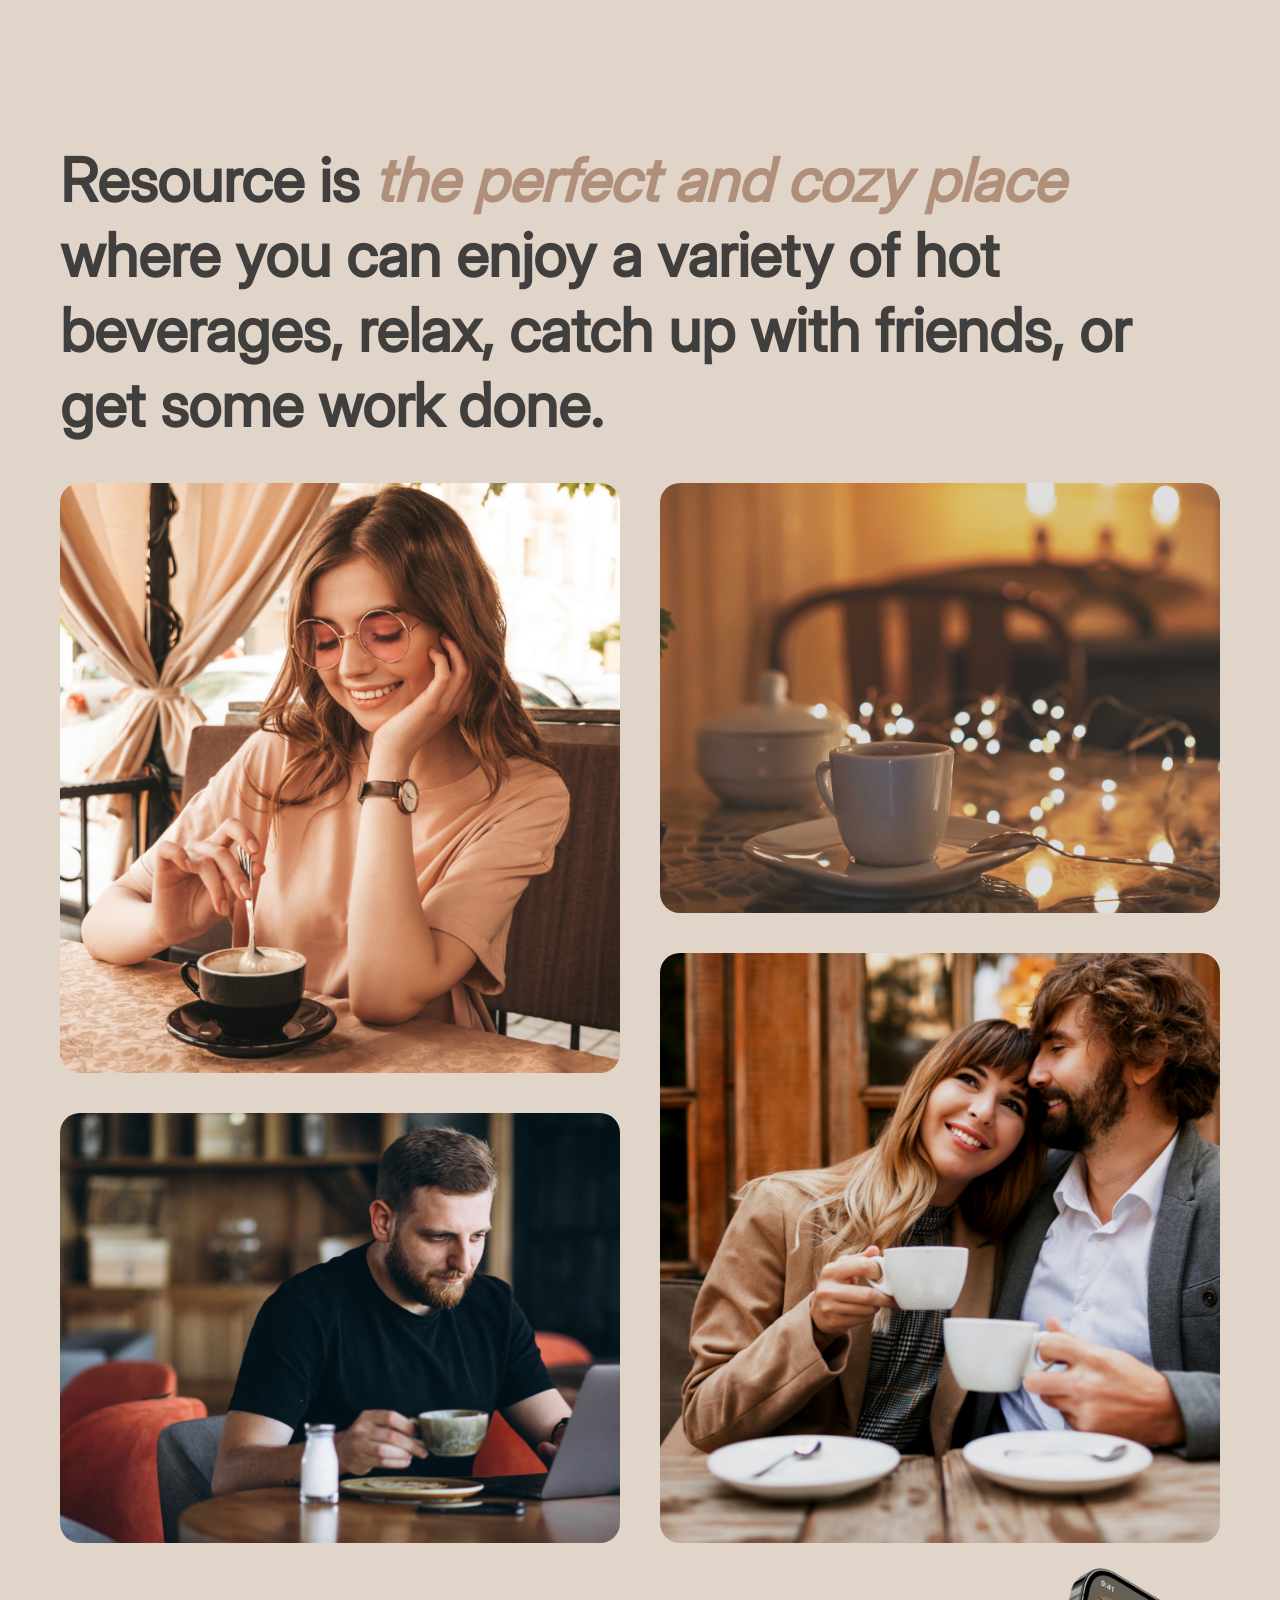
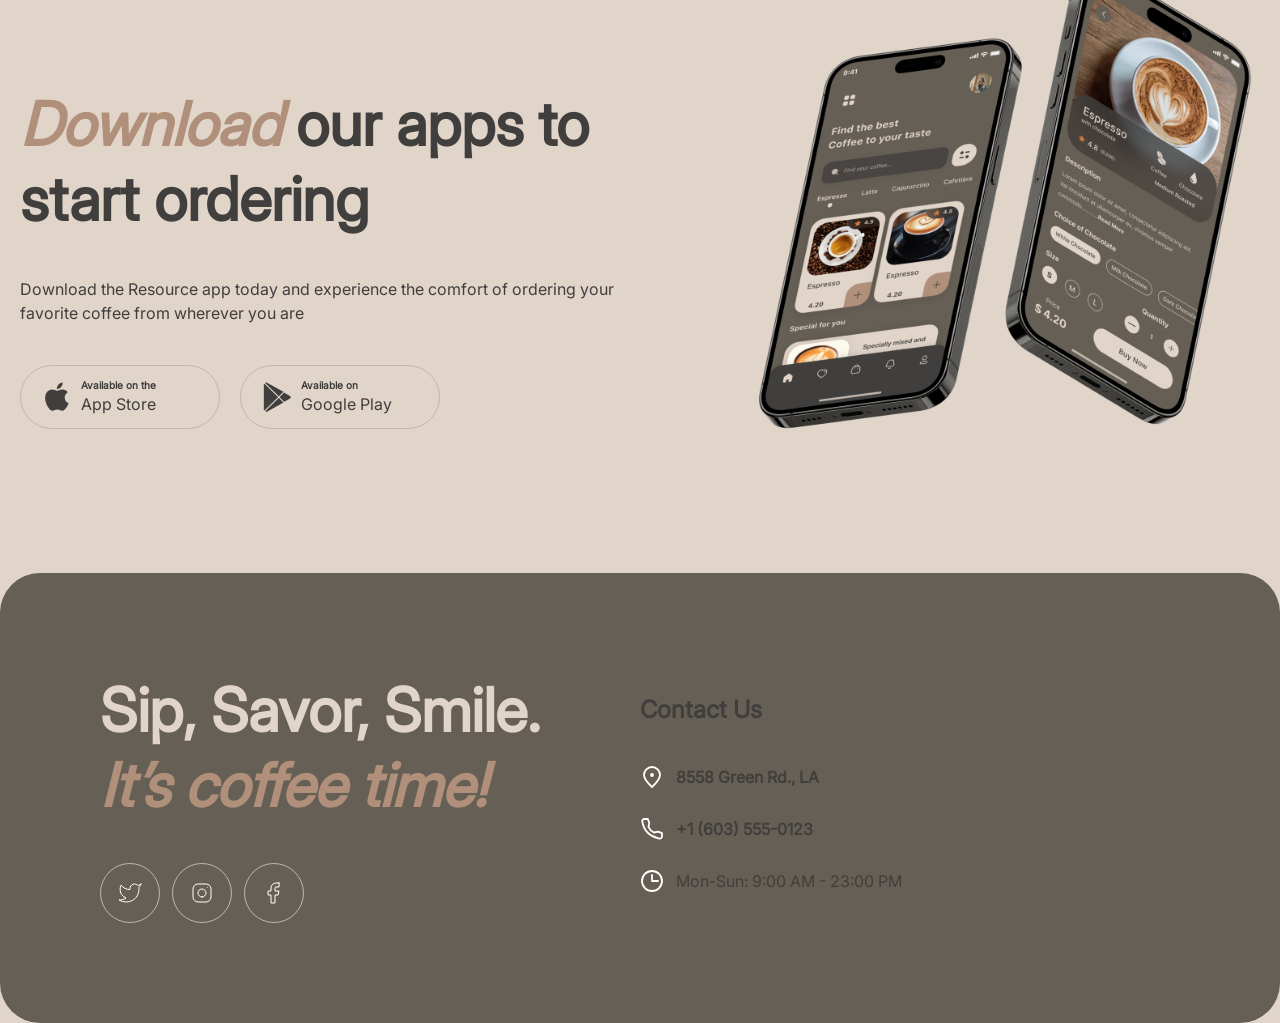
==== commit 6fdbef27: "fix: change link for theme button" ====
--- a/index.html
+++ b/index.html
@@ -14,7 +14,7 @@
   <header>
     <div class="wrapper">
 
-      <img src="./images//logo.svg" alt="Coffee House logo">
+      <img src="./images/logo.svg" alt="Coffee House logo">
       <nav>
         <ul>
           <li><a href="#hero-coffee">hero coffee</a></li>
@@ -29,11 +29,11 @@
           <div class="theme-toggle__ball"></div>
 
           <button class="theme-toggle__btn" id="btn-light" aria-label="Светлая тема">
-            <img src="./images/sun.svg" alt="sun" class="theme-toggle__icon theme-toggle__icon--sun">
+            <img src="./images/Sun.svg" alt="sun" class="theme-toggle__icon theme-toggle__icon--sun">
           </button>
 
           <button class="theme-toggle__btn" id="btn-dark" aria-label="Тёмная тема">
-            <img src="./images/moon.svg" alt="moon" class="theme-toggle__icon theme-toggle__icon--moon">
+            <img src="./images/Moon.svg" alt="moon" class="theme-toggle__icon theme-toggle__icon--moon">
           </button>
 
         </div>
@@ -57,7 +57,7 @@
 
 
             <button type="button" class="hero-coffee__btn" title="переход на вторую страницу"
-              onclick="window.location.href='/menu.html'">
+              onclick="window.location.href='menu.html'">
               Menu
               <img src="./images/coffee-cup.svg" alt="coffee cup">
             </button>
--- a/style.css
+++ b/style.css
@@ -716,6 +716,10 @@
   width: 32px;
   height: 32px;
 }
+.mobile-app__btn:hover {
+  background-color: var(--bg-color-primary);
+  color: var(--text-color-secondary);
+}
 .mobile-app__img {
   max-width: 630px;
   height: 630px;
@@ -986,6 +990,8 @@
 .menu-list__item:hover {
   background-color: var(--bg-color-page);
   transform: scale(1.01);
+  box-shadow: 0px 4px 4px rgba(0, 0, 0, 0.25);
+  cursor: pointer;
 }
 
 .menu-list__item-img {
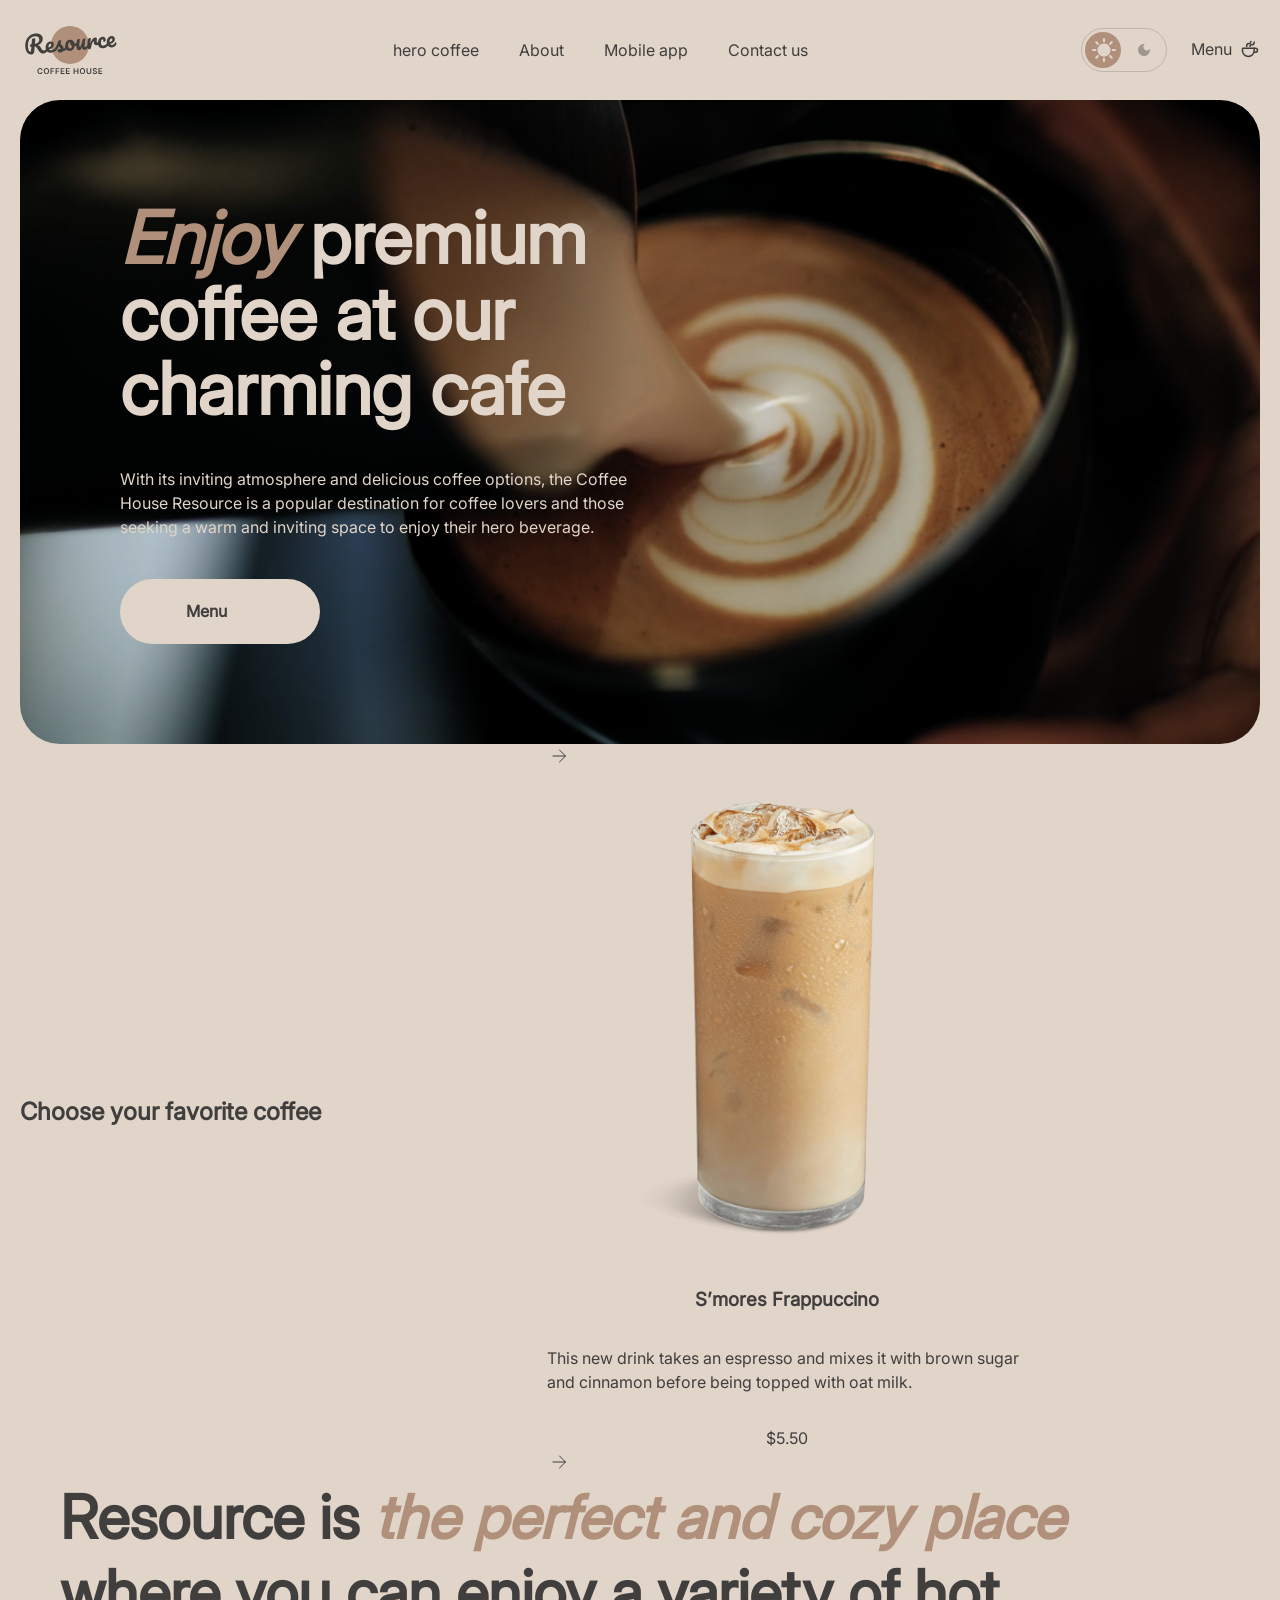
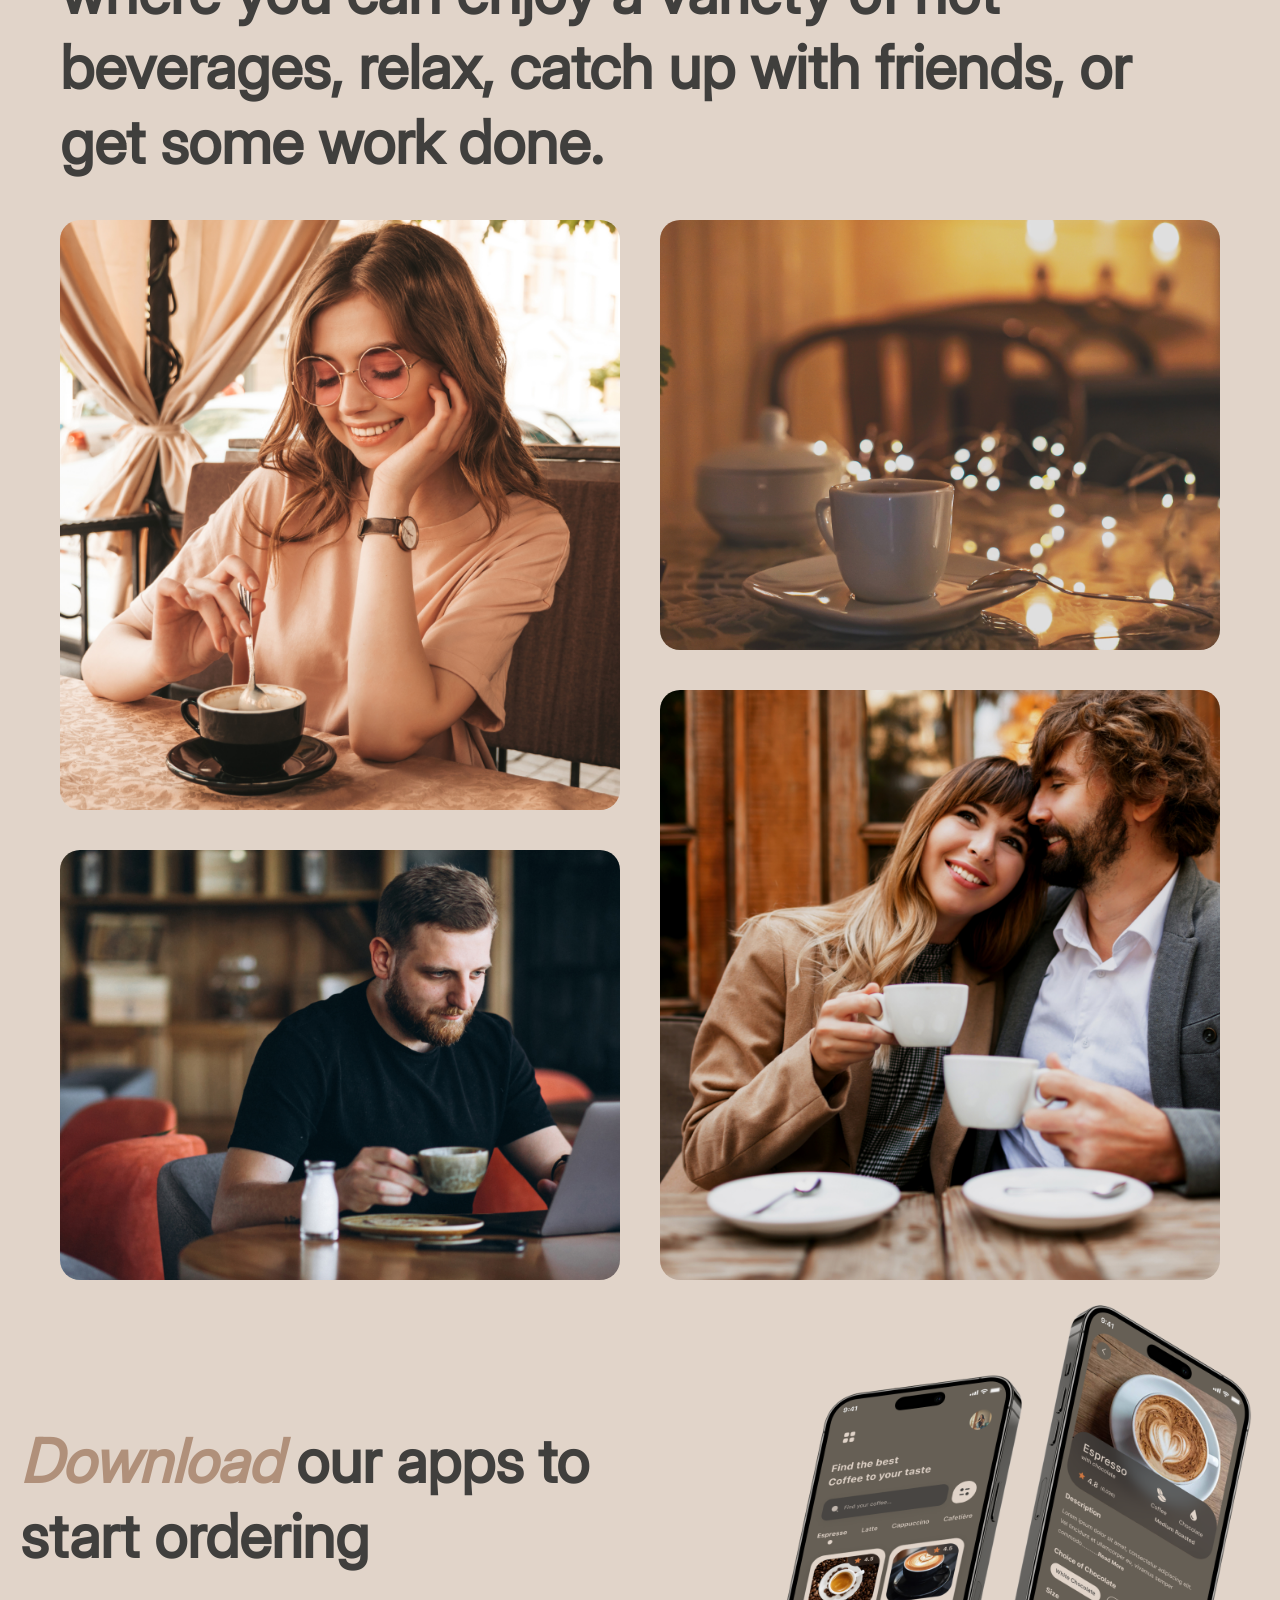
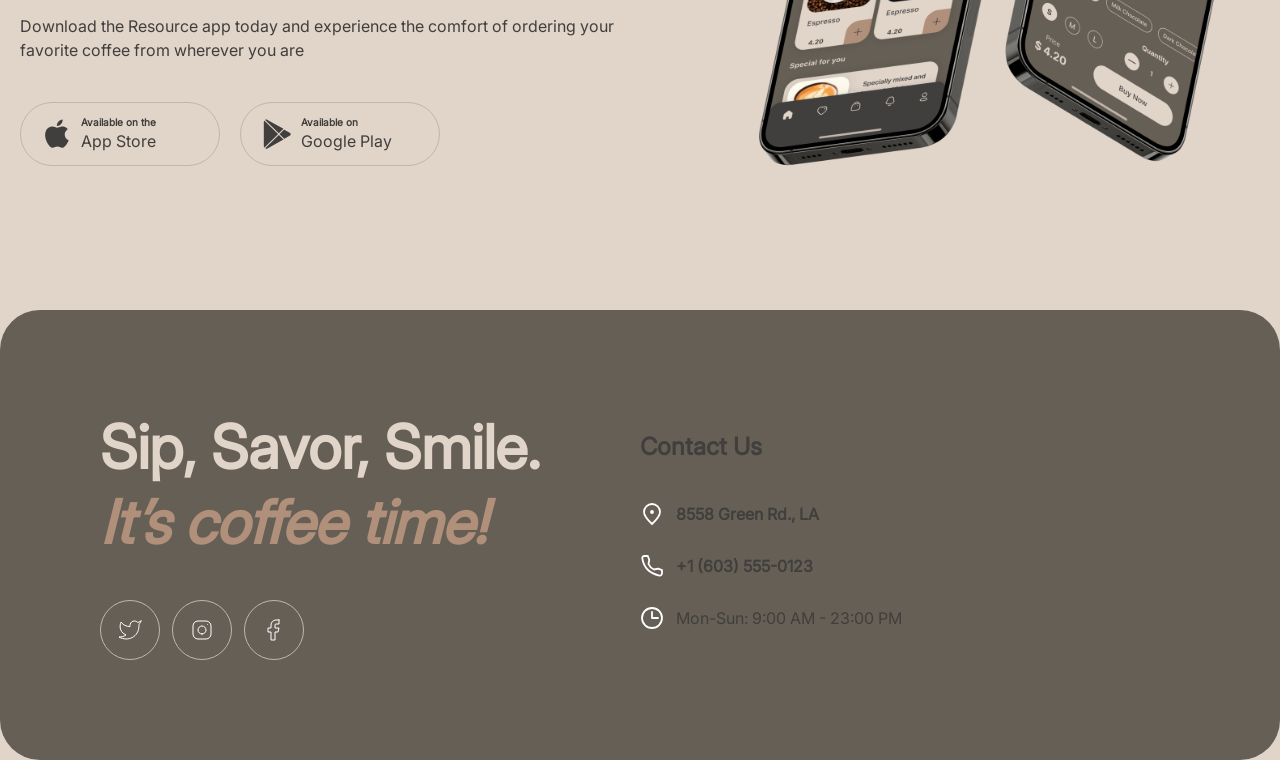
==== commit 3235a31c: "feat: add slider" ====
--- a/index.html
+++ b/index.html
@@ -13,33 +13,43 @@
 <body>
   <header>
     <div class="wrapper">
-
-      <img src="./images/logo.svg" alt="Coffee House logo">
-      <nav>
+      <a href="#" class="logo">
+        <img src="./images/logo.svg" alt="Coffee House logo">
+      </a>
+
+      <!-- Выпадающая навигация на мобилках -->
+      <nav id="nav-menu">
         <ul>
           <li><a href="#hero-coffee">hero coffee</a></li>
           <li><a href="#about">About</a></li>
           <li><a href="#mobile-app">Mobile app</a></li>
           <li><a href="#contact">Contact us</a></li>
         </ul>
+        <!-- Кнопка перехода в меню внутри выпадающего списка на мобилках -->
+        <a href="./menu.html" class="nav__menu-btn">
+          Menu <img src="./images/coffee-cup.svg" alt="coffee cup">
+        </a>
       </nav>
+
       <div class="menu">
+        <!-- Переключатель темы -->
         <div class="theme-toggle" id="theme-toggle">
-
           <div class="theme-toggle__ball"></div>
-
           <button class="theme-toggle__btn" id="btn-light" aria-label="Светлая тема">
             <img src="./images/Sun.svg" alt="sun" class="theme-toggle__icon theme-toggle__icon--sun">
           </button>
-
           <button class="theme-toggle__btn" id="btn-dark" aria-label="Тёмная тема">
             <img src="./images/Moon.svg" alt="moon" class="theme-toggle__icon theme-toggle__icon--moon">
           </button>
-
-        </div>
-        <button class="menu__btn" aria-label="Открыть меню">
+        </div>
+
+        <!-- Кнопка: десктоп = переход / мобилка = бургер -->
+        <button class="menu__btn" id="burger-btn" aria-label="Открыть меню" aria-expanded="false">
           <span class="menu__btn-text">Menu <img src="./images/coffee-cup.svg" alt="coffee cup"></span>
-          <span class="menu__btn-icon"></span>
+          <span class="menu__btn-icon">
+            <span></span>
+            <span></span>
+          </span>
         </button>
       </div>
     </div>
@@ -70,27 +80,62 @@
     <section class="favorite-coffee">
       <div class="wrapper">
         <h2>Choose your <span>favorite</span> coffee</h2>
+
         <div class="slider">
-          <button class="slider__btn slider__btn--prev" aria-label="Предыдущий слайд">
+          <button class="slider__btn slider__btn--prev" aria-label="Предыдущий слайд" id="slider-prev">
             <img src="./images/arrow-right.svg" alt="arrow left">
           </button>
-          <div class="slider-card">
-            <div class="slider-card__img">
-              <img src="./images/coffee-slider-1.png" alt="coffee 1">
+
+          <!-- Обертка для скрытия неактивных слайдов -->
+          <div class="slider-container">
+            <div class="slider-track" id="slider-track">
+
+              <!-- Слайд 1 -->
+              <div class="slider-card">
+                <div class="slider-card__img">
+                  <img src="./images/coffee-slider-1.png" alt="S’mores Frappuccino">
+                </div>
+                <h3 class="slider-card__title">S’mores Frappuccino</h3>
+                <p class="slider-card__text">This new drink takes an espresso and mixes it with brown sugar and cinnamon
+                  before being topped with oat milk.</p>
+                <p class="slider-card__price"><span>$5.50</span></p>
+              </div>
+
+              <!-- Слайд 2 -->
+              <div class="slider-card">
+                <div class="slider-card__img">
+                  <img src="./images/coffee-slider-2.png" alt="Caramel Macchiato">
+                </div>
+                <h3 class="slider-card__title">Caramel Macchiato</h3>
+                <p class="slider-card__text">Fragrant espresso, steamed milk and rich caramel syrup with whipped cream
+                  and caramel drizzle on top.</p>
+                <p class="slider-card__price"><span>$5.00</span></p>
+              </div>
+
+              <!-- Слайд 3 -->
+              <div class="slider-card">
+                <div class="slider-card__img">
+                  <img src="./images/coffee-slider-3.png" alt="Ice Ice Baby">
+                </div>
+                <h3 class="slider-card__title">Ice Ice Baby</h3>
+                <p class="slider-card__text">Iced coffee made with cold brew, blended with milk and sweetened with
+                  delicious vanilla syrup.</p>
+                <p class="slider-card__price"><span>$4.50</span></p>
+              </div>
+
             </div>
-            <h3 class="slider-card__title">S’mores Frappuccino</h3>
-            <p class="slider-card__text">This new drink takes an espresso and mixes it with brown sugar and cinnamon
-              before being topped with oat milk.</p>
-            <p class="slider-card__price"><span>$5.50</span></p>
-          </div>
-          <button class="slider__btn slider__btn--next" aria-label="Следующий слайд">
+          </div>
+
+          <button class="slider__btn slider__btn--next" aria-label="Следующий слайд" id="slider-next">
             <img src="./images/arrow-right.svg" alt="arrow right">
           </button>
         </div>
-        <div class="slider-dots">
-          <button class="slider-dots__dot slider-dots__dot--active" aria-label="Слайд 1"></button>
-          <button class="slider-dots__dot" aria-label="Слайд 2"></button>
-          <button class="slider-dots__dot" aria-label="Слайд 3"></button>
+
+        <!-- Индикаторы слайдов -->
+        <div class="slider-dots" id="slider-dots">
+          <button class="slider-dots__dot slider-dots__dot--active" aria-label="Слайд 1" data-index="0"></button>
+          <button class="slider-dots__dot" aria-label="Слайд 2" data-index="1"></button>
+          <button class="slider-dots__dot" aria-label="Слайд 3" data-index="2"></button>
         </div>
       </div>
     </section>
--- a/style.css
+++ b/style.css
@@ -220,18 +220,23 @@
 }
 
 /* 2. Кнопка Menu (Десктоп) */
+/* ==============================================
+   БОРДЕР И ЛИНИИ БУРГЕРА
+   ============================================== */
 .menu__btn {
   display: inline-flex;
   align-items: center;
-  gap: 8px; 
+  gap: 8px;
   cursor: pointer;
   background: transparent;
   border: none;
   border-bottom: 2px solid transparent;
-  transition: border-color 0.3s ease, color 0.3s ease; 
+  transition: border-color 0.3s ease, color 0.3s ease;
   padding: 4px 0;
   color: var(--text-color-primary);
   font: var(--font-heading3);
+  position: relative;
+  z-index: 101; /* Чтобы бургер был поверх выпадающего меню */
 }
 
 .menu__btn:hover {
@@ -254,8 +259,123 @@
   filter: invert(1);
 }
 
+/* Иконка бургера (две параллельные линии) */
 .menu__btn-icon {
+  display: none; /* Скрываем на десктопе */
+  width: 16px;
+  height: 12px;
+  position: relative;
+}
+
+.menu__btn-icon span {
+  display: block;
+  width: 100%;
+  height: 2px;
+  background-color: var(--text-color-primary);
+  border-radius: 2px;
+  position: absolute;
+  transition: transform 0.3s ease, top 0.3s ease, bottom 0.3s ease;
+}
+
+.menu__btn-icon span:first-child {
+  top: 2px;
+}
+
+.menu__btn-icon span:last-child {
+  bottom: 2px;
+}
+
+/* Анимация крестика при открытии */
+.menu__btn--active .menu__btn-icon span:first-child {
+  top: 5px;
+  transform: rotate(45deg);
+}
+
+.menu__btn--active .menu__btn-icon span:last-child {
+  bottom: 5px;
+  transform: rotate(-45deg);
+}
+
+/* Ссылка Menu внутри навигации (для мобилок) */
+.nav__menu-btn {
   display: none;
+}
+
+/* ==============================================
+   АДАПТИВ (ПОДОГНАН ПОД БРЕЙКПОИНТ 768px)
+   ============================================== */
+@media (max-width: 768px) {
+  /* Переключаем кнопку десктопа в бургер */
+  .menu__btn-text {
+    display: none;
+  }
+
+  .menu__btn-icon {
+    display: block;
+  }
+
+  /* Показываем кнопку перехода в меню внутри выпадающего меню */
+  .nav__menu-btn {
+    display: inline-flex;
+    align-items: center;
+    gap: 8px;
+    font-size: 24px;
+    font-weight: 600;
+    color: var(--text-color-primary);
+    text-decoration: none;
+  }
+
+  .nav__menu-btn img {
+    width: 20px;
+    height: 20px;
+  }
+
+  /* Выпадающее меню на полный экран */
+  nav {
+    position: fixed;
+    top: 0;
+    right: 0;
+    width: 100%;
+    height: 100vh;
+    background-color: var(--bg-color-page);
+    display: flex;
+    flex-direction: column;
+    align-items: center;
+    justify-content: center;
+    gap: 60px;
+    padding: 40px;
+    transition: transform 0.4s ease-in-out;
+    transform: translateY(-100%); /* Прячем вверх */
+    z-index: 100;
+  }
+
+  /* Состояние открытого меню */
+  nav.nav--active {
+    transform: translateY(0);
+  }
+
+  nav ul {
+    display: flex;
+    flex-direction: column;
+    align-items: center;
+    gap: 40px;
+    list-style: none;
+    padding: 0;
+    margin: 0;
+  }
+
+  nav ul li a {
+    font-size: 32px;
+    line-height: 125%;
+    font-weight: 600;
+    color: var(--text-color-primary);
+    text-decoration: none;
+  }
+
+  /* Блокировка скролла страницы при открытом меню */
+  body.no-scroll {
+    overflow: hidden;
+  }
 }
 
 @media (max-width: 850px) {
@@ -406,55 +526,18 @@
   }
 }
 /* favorite-coffee ------------ */
-.favorite-coffee {
-  height: 799px;
-  margin: 100px 0 100px 0;
-}
-.favorite-coffee .wrapper {
-  display: flex;
-  flex-direction: column;
-  justify-content: left;
-  gap: 20px;
-}
-.favorite-coffee h2 {
-  font: var(--font-heading2);
-  color: var(--text-color-primary);
+/* Контейнер маскирует вылезающие карточки */
+.slider-container {
+  width: 480px;
+  overflow: hidden;
   margin: 0 auto;
-  text-align: center;
-}
-.favorite-coffee h2 span {
-  font: var(--font-heading2-accent);
-  color: var(--text-color-accent);
-}
-.slider {
+}
+
+/* Трек выстраивает карточки в одну линию и плавно двигается */
+.slider-track {
+  display: flex;
+  transition: transform 0.5s cubic-bezier(0.25, 1, 0.5, 1);
   width: 100%;
-  display: flex;
-  justify-content: space-between;
-  align-items: center;
-}
-.slider__btn {
-  width: 60px;
-  height: 60px;
-  border: 1px solid var(--border-color-inverse);
-  border-radius: 100px;
-  cursor: pointer;
-}
-.slider__btn img {
-  width: 24px;
-  height: 24px;
-  margin: 0 auto;
-}
-.slider__btn:hover {
- background-color: var(--bg-color-container);
-}
-.slider__btn:hover img {
-  filter: invert(1);
-}
-[data-theme="dark"] .slider__btn img {
-  filter: invert(1);
-}
-.slider__btn--prev {
-  transform: rotate(180deg);
 }
 
 .slider-card {
@@ -463,76 +546,23 @@
   justify-content: center;
   align-items: center;
   gap: 32px;
+  min-width: 480px; /* Фиксируем ширину карточки под размер контейнера */
   max-width: 480px;
+  box-sizing: border-box;
+  flex-shrink: 0;   /* Запрещаем сжатие карточек */
   border-radius: 40px;
 }
-.slider-card__img {
-  width: 400px;
-  height: 400px;
-  margin: 0 auto;
-}
-.slider-card__img img {
-  width: 100%;
-  height: 100%;
-  object-fit: cover;
-  border-radius: 40px;
-}
-.slider-card__title {
-  font-weight: 600;
-  font-size: 24px;
-  line-height: 125%;
-  color: var(--text-color-primary);
-  margin: 0 auto;
-}
-.slider-card__text {
-  font: var(--font-heading3);
-  color: var(--text-color-primary);
-  margin: 0 auto;
-  text-align: center;
-}
-.slider-card__price {
-   font-weight: 600;
-  font-size: 24px;
-  line-height: 125%;
-  color: var(--text-color-primary);
-  margin: 0 auto;
-}
-.slider-dots {
-  display: flex;
-  justify-content: center;
-  margin-top: 20px;
-  gap: 12px;
-}
-.slider-dots__dot {
-  width: 40px;
-  height: 4px;
-  background-color: var(--border-color-primary);
-  margin: 0 5px;
-  cursor: pointer;
-}
-.slider-dots__dot--active {
-  background-color: var(--border-color-inverse);
-  cursor: default;
-}
+
+/* Изменения для адаптивности */
 @media (max-width: 700px) {
-  .favorite-coffee .wrapper {
-    padding: 0 13px;
-  }
-  .favorite-coffee h2,
-  .favorite-coffee h2 span {
-    font-size: 32px;
-    line-height: 125%;
-  }
+  .slider-container {
+    width: 100%;
+    max-width: 348px;
+  }
+
   .slider-card {
-    margin: 0 auto;
-    gap: 16px;
-  }
-  .slider-card__img {
-    width: 348px;
-    height: 348px;
-  }
-  .slider__btn {
-    display: none;
+    min-width: 100%;
+    max-width: 348px;
   }
 }
 /* about ------------ */
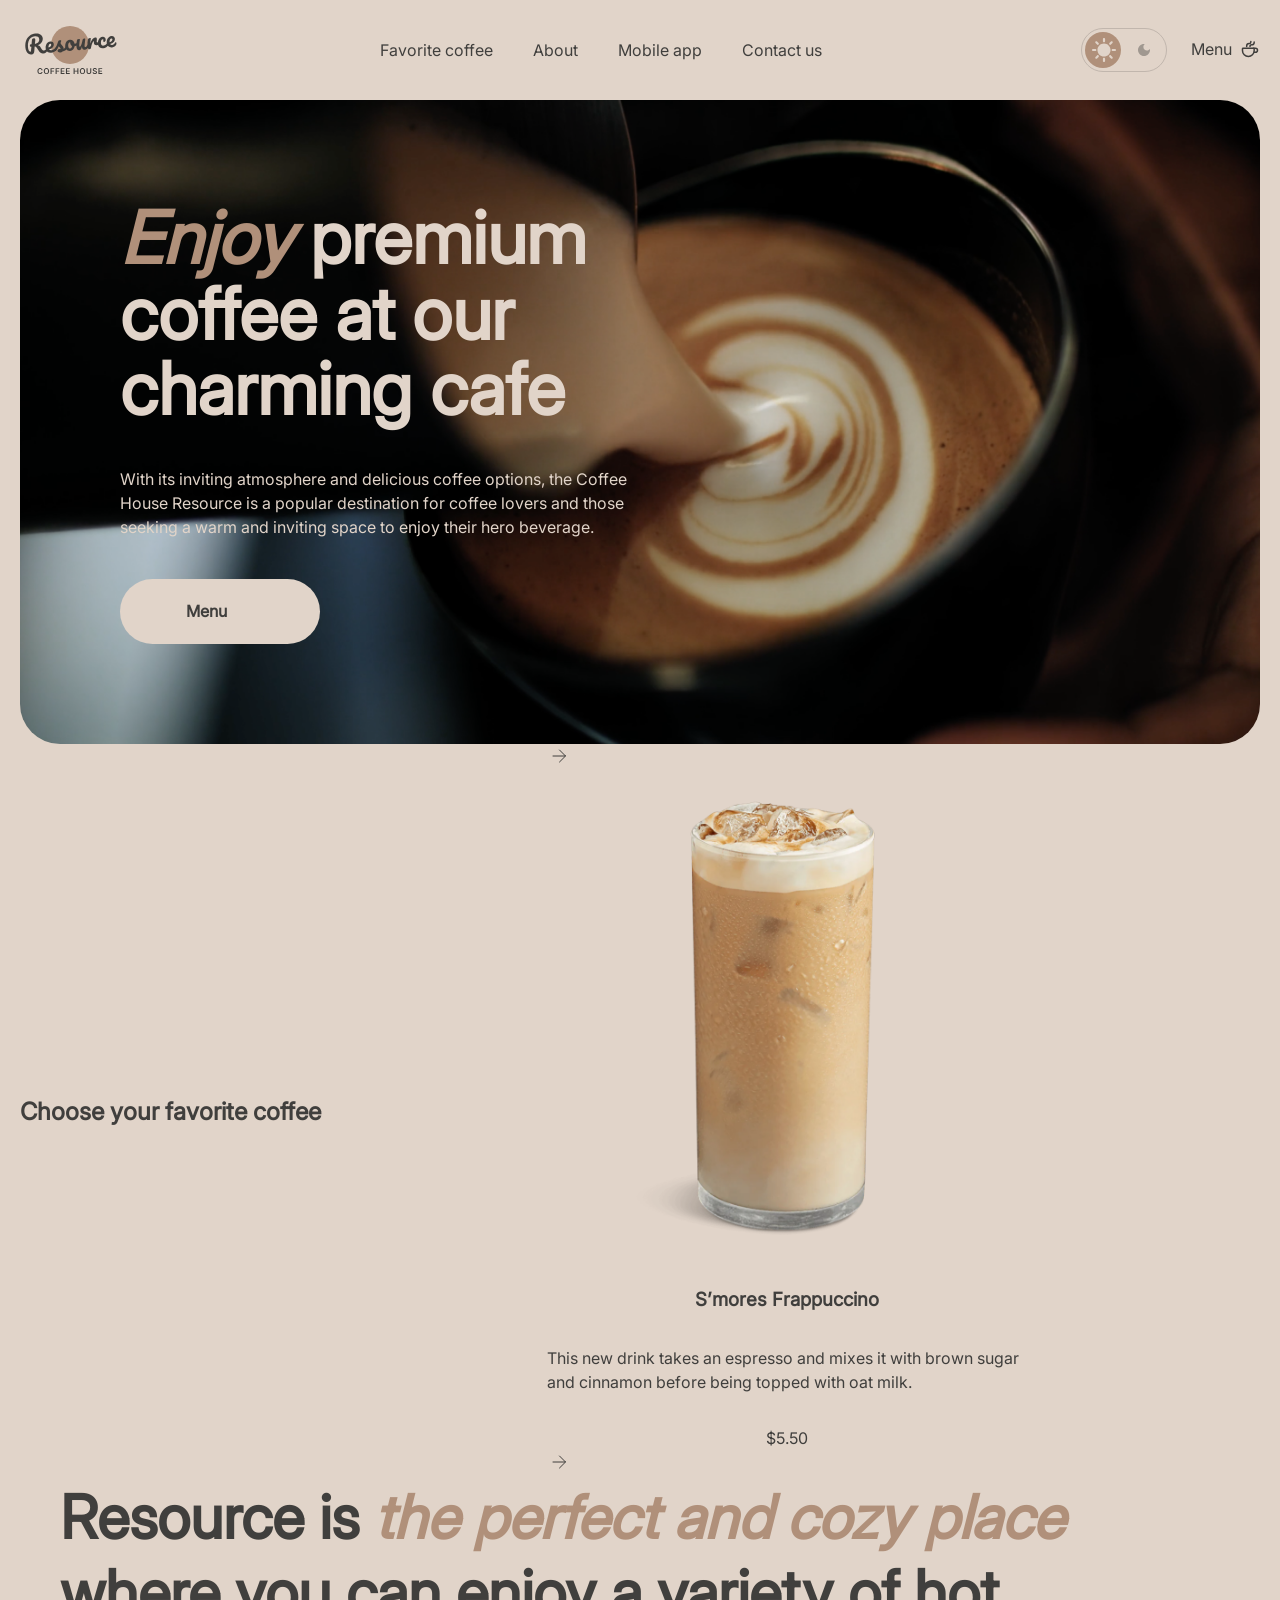
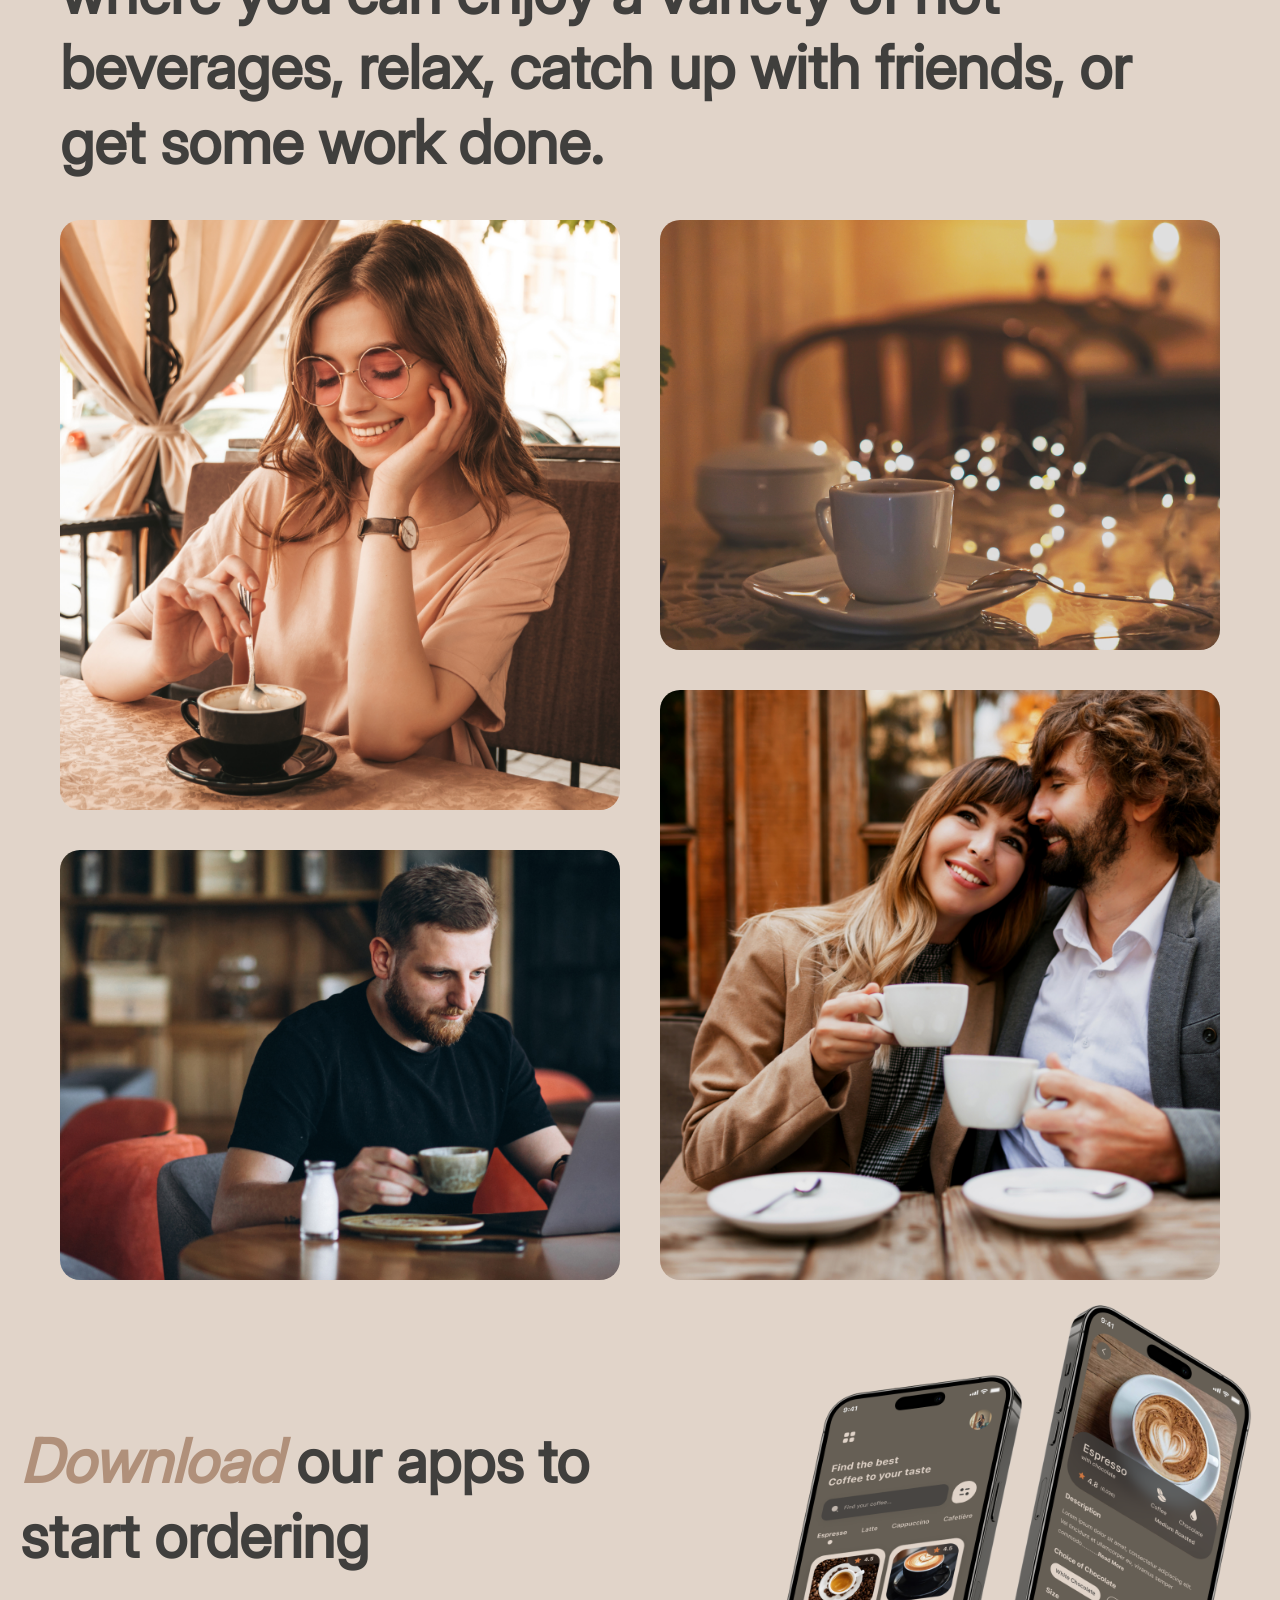
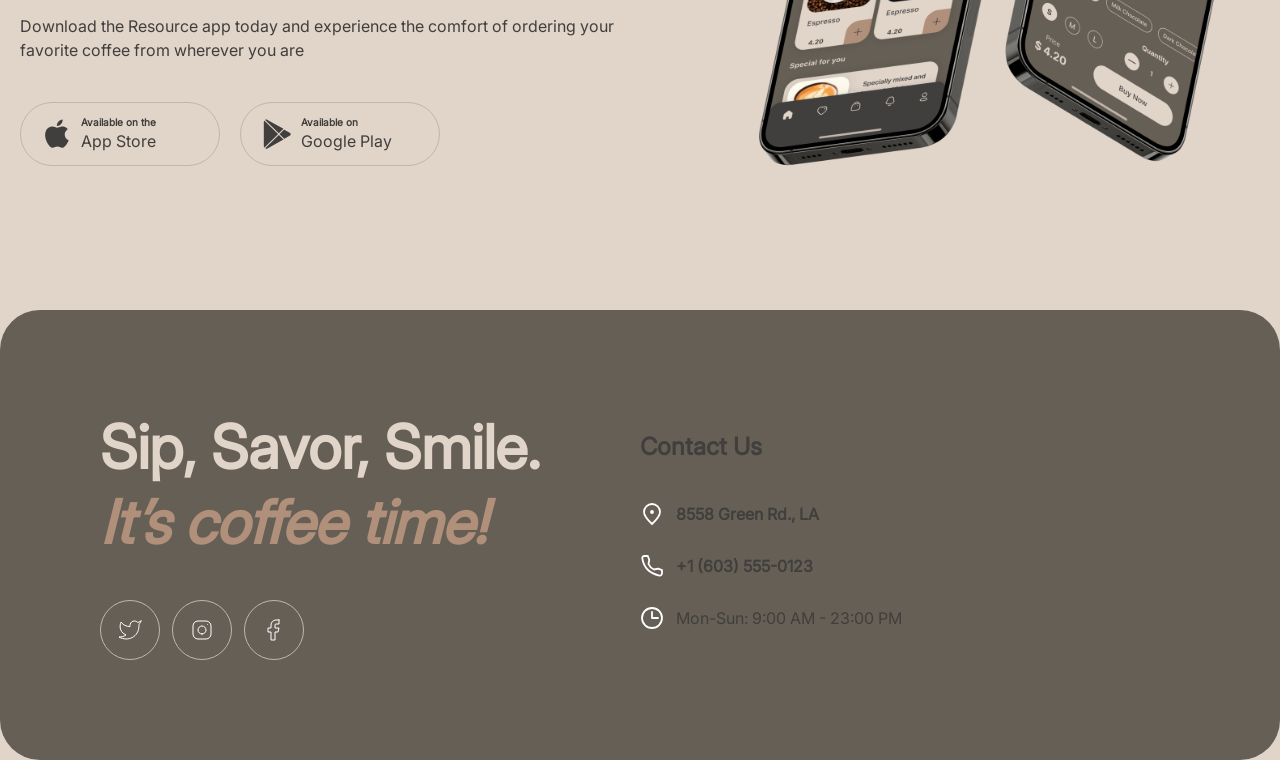
==== commit 81da4d23: "feat: add realise burger menu" ====
--- a/index.html
+++ b/index.html
@@ -4,7 +4,6 @@
 <head>
   <meta charset="UTF-8">
   <meta name="viewport" content="width=device-width, initial-scale=1.0">
-  <!-- <favicon href="./images/fav.svg"> -->
   <link rel="icon" href="./images/fav.svg" type="image/svg+xml">
   <title>Coffee House</title>
   <link rel="stylesheet" href="style.css">
@@ -13,45 +12,54 @@
 <body>
   <header>
     <div class="wrapper">
+
       <a href="#" class="logo">
         <img src="./images/logo.svg" alt="Coffee House logo">
       </a>
 
-      <!-- Выпадающая навигация на мобилках -->
       <nav id="nav-menu">
         <ul>
-          <li><a href="#hero-coffee">hero coffee</a></li>
+          <li><a href="#hero-coffee">Favorite coffee</a></li>
           <li><a href="#about">About</a></li>
           <li><a href="#mobile-app">Mobile app</a></li>
           <li><a href="#contact">Contact us</a></li>
         </ul>
-        <!-- Кнопка перехода в меню внутри выпадающего списка на мобилках -->
+
         <a href="./menu.html" class="nav__menu-btn">
-          Menu <img src="./images/coffee-cup.svg" alt="coffee cup">
+          Menu
+          <img src="./images/coffee-cup.svg" alt="" aria-hidden="true">
         </a>
       </nav>
 
       <div class="menu">
-        <!-- Переключатель темы -->
+
         <div class="theme-toggle" id="theme-toggle">
           <div class="theme-toggle__ball"></div>
-          <button class="theme-toggle__btn" id="btn-light" aria-label="Светлая тема">
-            <img src="./images/Sun.svg" alt="sun" class="theme-toggle__icon theme-toggle__icon--sun">
-          </button>
-          <button class="theme-toggle__btn" id="btn-dark" aria-label="Тёмная тема">
-            <img src="./images/Moon.svg" alt="moon" class="theme-toggle__icon theme-toggle__icon--moon">
-          </button>
-        </div>
-
-        <!-- Кнопка: десктоп = переход / мобилка = бургер -->
-        <button class="menu__btn" id="burger-btn" aria-label="Открыть меню" aria-expanded="false">
-          <span class="menu__btn-text">Menu <img src="./images/coffee-cup.svg" alt="coffee cup"></span>
-          <span class="menu__btn-icon">
+
+          <button class="theme-toggle__btn" id="btn-light" aria-label="Светлая тема" type="button">
+            <img src="./images/Sun.svg" alt="" class="theme-toggle__icon theme-toggle__icon--sun">
+          </button>
+
+          <button class="theme-toggle__btn" id="btn-dark" aria-label="Тёмная тема" type="button">
+            <img src="./images/Moon.svg" alt="" class="theme-toggle__icon theme-toggle__icon--moon">
+          </button>
+        </div>
+
+        <button class="menu__btn" id="burger-btn" type="button" aria-label="Открыть меню" aria-expanded="false"
+          aria-controls="nav-menu">
+          <span class="menu__btn-text">
+            Menu
+            <img src="./images/coffee-cup.svg" alt="" aria-hidden="true">
+          </span>
+
+          <span class="menu__btn-icon" aria-hidden="true">
             <span></span>
             <span></span>
           </span>
         </button>
-      </div>
+
+      </div>
+
     </div>
   </header>
   <main>
@@ -86,7 +94,6 @@
             <img src="./images/arrow-right.svg" alt="arrow left">
           </button>
 
-          <!-- Обертка для скрытия неактивных слайдов -->
           <div class="slider-container">
             <div class="slider-track" id="slider-track">
 
@@ -131,7 +138,6 @@
           </button>
         </div>
 
-        <!-- Индикаторы слайдов -->
         <div class="slider-dots" id="slider-dots">
           <button class="slider-dots__dot slider-dots__dot--active" aria-label="Слайд 1" data-index="0"></button>
           <button class="slider-dots__dot" aria-label="Слайд 2" data-index="1"></button>
--- a/style.css
+++ b/style.css
@@ -7,7 +7,6 @@
 }
 
 :root {
-    /* Цвета для светлой темы */
     --text-color-primary: #403F3D;
     --text-color-inverse: #E1D4C9;
     --text-color-accent: #B0907A;
@@ -19,7 +18,6 @@
     --border-color-primary: #C1B6AD;
     --border-color-inverse: #665F55;
 
-    /* Типографика (не зависит от темы) */
     --font-heading1: 600 72px/105% "Inter", sans-serif;
     --font-heading-accent: italic 600 72px/105% "Inter", sans-serif;
     --font-heading2: 600 60px/125% "Inter", sans-serif;
@@ -28,7 +26,6 @@
     --font-medium: 400 16px/150% "Inter", sans-serif;
     --font-caption: 600 10px/140% "Inter", sans-serif;
 
-    /* Плавный переход при смене темы */
     --theme-transition: background-color 0.3s ease, color 0.3s ease, border-color 0.3s ease;
 }
 
@@ -128,8 +125,7 @@
   justify-content: space-between;
 }
 
-/* 1. Логотип в тёмной теме */
-[data-theme="dark"] header .wrapper > img {
+[data-theme="dark"] header .logo img {
   filter: invert(1) hue-rotate(180deg);
   transition: filter 0.3s ease;
 }
@@ -156,8 +152,8 @@
   gap: 24px;
   align-items: center;
 }
-
-/* Переключатель-капсула темы */
+  /* THEME TOGGLE*/
+
 .theme-toggle {
   position: relative;
   display: flex;
@@ -172,26 +168,44 @@
   user-select: none;
 }
 
+.theme-toggle__btn {
+  position: relative;
+  z-index: 2;
+
+  display: flex;
+  align-items: center;
+  justify-content: center;
+
+  width: 36px;
+  height: 36px;
+
+  padding: 0;
+  border: none;
+  background: transparent;
+
+  cursor: pointer;
+}
+
 .theme-toggle__btn,
 .theme-toggle__icon {
   pointer-events: none;
-  background: transparent;
-  border: none;
-  display: flex;
-  align-items: center;
-  justify-content: center;
-  z-index: 2;
 }
 
 .theme-toggle__ball {
   position: absolute;
   top: 3px;
   left: 3px;
+
   width: 36px;
   height: 36px;
+
   border-radius: 50%;
   background-color: var(--text-color-accent);
-  transition: transform 0.3s cubic-bezier(0.4, 0, 0.2, 1);
+
+  transition:
+    transform 0.3s cubic-bezier(0.4, 0, 0.2, 1),
+    background-color 0.3s ease;
+
   z-index: 1;
 }
 
@@ -202,41 +216,55 @@
 .theme-toggle__icon {
   width: 24px;
   height: 24px;
+
   opacity: 0.4;
-  transition: opacity 0.3s ease, filter 0.3s ease;
-}
-
-:root:not([data-theme="dark"]) #btn-light .theme-toggle__icon {
+
+  transition:
+    opacity 0.3s ease,
+    filter 0.3s ease;
+}
+
+:root:not([data-theme="dark"])
+  #btn-light
+  .theme-toggle__icon {
   opacity: 1;
 }
 
-[data-theme="dark"] #btn-dark .theme-toggle__icon {
+[data-theme="dark"]
+  #btn-dark
+  .theme-toggle__icon {
   opacity: 1;
   filter: invert(1);
 }
 
-[data-theme="dark"] #btn-light .theme-toggle__icon {
+[data-theme="dark"]
+  #btn-light
+  .theme-toggle__icon {
   opacity: 0.4;
 }
 
-/* 2. Кнопка Menu (Десктоп) */
-/* ==============================================
-   БОРДЕР И ЛИНИИ БУРГЕРА
-   ============================================== */
+   /* DESKTOP MENU BUTTON */
+
 .menu__btn {
   display: inline-flex;
   align-items: center;
+  justify-content: center;
   gap: 8px;
-  cursor: pointer;
+
+  padding: 4px 0;
+
+  color: var(--text-color-primary);
+  font: var(--font-heading3);
+
   background: transparent;
   border: none;
   border-bottom: 2px solid transparent;
-  transition: border-color 0.3s ease, color 0.3s ease;
-  padding: 4px 0;
-  color: var(--text-color-primary);
-  font: var(--font-heading3);
-  position: relative;
-  z-index: 101; /* Чтобы бургер был поверх выпадающего меню */
+
+  cursor: pointer;
+
+  transition:
+    color 0.3s ease,
+    border-color 0.3s ease;
 }
 
 .menu__btn:hover {
@@ -252,174 +280,138 @@
 .menu__btn-text img {
   width: 20px;
   height: 20px;
+
   transition: filter 0.3s ease;
 }
-
+.menu__btn-text,
+.menu__btn-icon,
+.menu__btn-icon span {
+  pointer-events: none;
+}
 [data-theme="dark"] .menu__btn-text img {
   filter: invert(1);
 }
 
-/* Иконка бургера (две параллельные линии) */
+/* Бургер скрыт на desktop */
 .menu__btn-icon {
-  display: none; /* Скрываем на десктопе */
-  width: 16px;
-  height: 12px;
-  position: relative;
-}
-
-.menu__btn-icon span {
-  display: block;
-  width: 100%;
-  height: 2px;
-  background-color: var(--text-color-primary);
-  border-radius: 2px;
-  position: absolute;
-  transition: transform 0.3s ease, top 0.3s ease, bottom 0.3s ease;
-}
-
-.menu__btn-icon span:first-child {
-  top: 2px;
-}
-
-.menu__btn-icon span:last-child {
-  bottom: 2px;
-}
-
-/* Анимация крестика при открытии */
-.menu__btn--active .menu__btn-icon span:first-child {
-  top: 5px;
-  transform: rotate(45deg);
-}
-
-.menu__btn--active .menu__btn-icon span:last-child {
-  bottom: 5px;
-  transform: rotate(-45deg);
-}
-
-/* Ссылка Menu внутри навигации (для мобилок) */
+  display: none;
+}
+
+  /* MOBILE MENU*/
+
 .nav__menu-btn {
   display: none;
 }
 
-/* ==============================================
-   АДАПТИВ (ПОДОГНАН ПОД БРЕЙКПОИНТ 768px)
-   ============================================== */
-@media (max-width: 768px) {
-  /* Переключаем кнопку десктопа в бургер */
-  .menu__btn-text {
-    display: none;
-  }
-
-  .menu__btn-icon {
-    display: block;
-  }
-
-  /* Показываем кнопку перехода в меню внутри выпадающего меню */
-  .nav__menu-btn {
-    display: inline-flex;
-    align-items: center;
-    gap: 8px;
-    font-size: 24px;
-    font-weight: 600;
-    color: var(--text-color-primary);
-    text-decoration: none;
-  }
-
-  .nav__menu-btn img {
-    width: 20px;
-    height: 20px;
-  }
-
-  /* Выпадающее меню на полный экран */
-  nav {
+@media (max-width: 850px) {
+  header {
+    position: relative;
+    z-index: 1000;
+  }
+
+  header nav {
     position: fixed;
+
     top: 0;
-    right: 0;
+    left: 0;
+
     width: 100%;
     height: 100vh;
-    background-color: var(--bg-color-page);
+    height: 100dvh;
+
     display: flex;
     flex-direction: column;
     align-items: center;
     justify-content: center;
-    gap: 60px;
-    padding: 40px;
-    transition: transform 0.4s ease-in-out;
-    transform: translateY(-100%); /* Прячем вверх */
-    z-index: 100;
-  }
-
-  /* Состояние открытого меню */
-  nav.nav--active {
+
+    padding: 100px 20px 40px;
+
+    background-color: var(--bg-color-page);
+
+    transform: translateY(-100%);
+    visibility: hidden;
+
+    transition:
+      transform 0.4s ease,
+      visibility 0s linear 0.4s;
+
+    z-index: 999;
+  }
+
+  header nav.nav--active {
     transform: translateY(0);
-  }
-
-  nav ul {
+    visibility: visible;
+
+    transition:
+      transform 0.4s ease,
+      visibility 0s;
+  }
+
+  header nav ul {
     display: flex;
     flex-direction: column;
     align-items: center;
+
     gap: 40px;
-    list-style: none;
+
+    margin: 0;
     padding: 0;
-    margin: 0;
-  }
-
-  nav ul li a {
+  }
+
+  header nav ul li a {
     font-size: 32px;
     line-height: 125%;
     font-weight: 600;
+  }
+  .nav__menu-btn {
+    display: inline-flex;
+
+    align-items: center;
+    gap: 8px;
+
+    margin-top: 60px;
+
     color: var(--text-color-primary);
+
+    font-size: 32px;
+    line-height: 125%;
+    font-weight: 600;
+
     text-decoration: none;
   }
 
-  /* Блокировка скролла страницы при открытом меню */
-  body.no-scroll {
-    overflow: hidden;
-  }
-}
-
-@media (max-width: 850px) {
-  header nav {
-    display: none;
+  .nav__menu-btn img {
+    width: 24px;
+    height: 24px;
+
+    transition: filter 0.3s ease;
+  }
+
+  [data-theme="dark"] .nav__menu-btn img {
+    filter: invert(1);
   }
 
   .menu__btn {
+    position: relative;
+    z-index: 1001;
+
     display: flex;
     align-items: center;
     justify-content: center;
+
     width: 44px;
     height: 44px;
+
+    padding: 0;
+
+    border: 1px solid var(--border-color-primary);
     border-radius: 50%;
-    border: 1px solid var(--border-color-primary);
-    padding: 0;
+
     background-color: transparent;
-    transition: background-color 0.3s ease, border-color 0.3s ease;
-  }
-
-  .menu__btn-text {
-    display: none;
-  }
-
-  .menu__btn-icon {
-    display: block;
-    position: relative;
-    width: 18px;
-    height: 2px;
-    background-color: var(--text-color-primary);
-    border-radius: 2px;
-    transition: transform 0.3s ease, background-color 0.3s ease;
-  }
-
-  .menu__btn-icon::before {
-    content: '';
-    position: absolute;
-    left: 0;
-    top: -6px;
-    width: 18px;
-    height: 2px;
-    background-color: var(--text-color-primary);
-    border-radius: 2px;
-    transition: transform 0.3s ease, top 0.3s ease, background-color 0.3s ease;
+
+    transition:
+      background-color 0.3s ease,
+      border-color 0.3s ease;
   }
 
   .menu__btn:hover {
@@ -427,9 +419,61 @@
     border-color: var(--bg-color-container);
   }
 
-  .menu__btn:hover .menu__btn-icon,
-  .menu__btn:hover .menu__btn-icon::before {
+  .menu__btn-text {
+    display: none;
+  }
+
+  .menu__btn-icon {
+    position: relative;
+
+    display: block;
+
+    width: 18px;
+    height: 14px;
+  }
+
+  .menu__btn-icon span {
+    position: absolute;
+    left: 0;
+
+    width: 18px;
+    height: 2px;
+
+    border-radius: 2px;
+
+    background-color: var(--text-color-primary);
+
+    transition:
+      transform 0.3s ease,
+      top 0.3s ease,
+      bottom 0.3s ease,
+      background-color 0.3s ease;
+  }
+
+  .menu__btn-icon span:first-child {
+    top: 2px;
+  }
+
+  .menu__btn-icon span:last-child {
+    bottom: 2px;
+  }
+
+  .menu__btn:hover .menu__btn-icon span {
     background-color: var(--text-color-inverse);
+  }
+
+  .menu__btn--active .menu__btn-icon span:first-child {
+    top: 6px;
+    transform: rotate(45deg);
+  }
+
+  .menu__btn--active .menu__btn-icon span:last-child {
+    top: 6px;
+    bottom: auto;
+    transform: rotate(-45deg);
+  }
+  body.no-scroll {
+    overflow: hidden;
   }
 }
 /* hero-coffee ------------ */
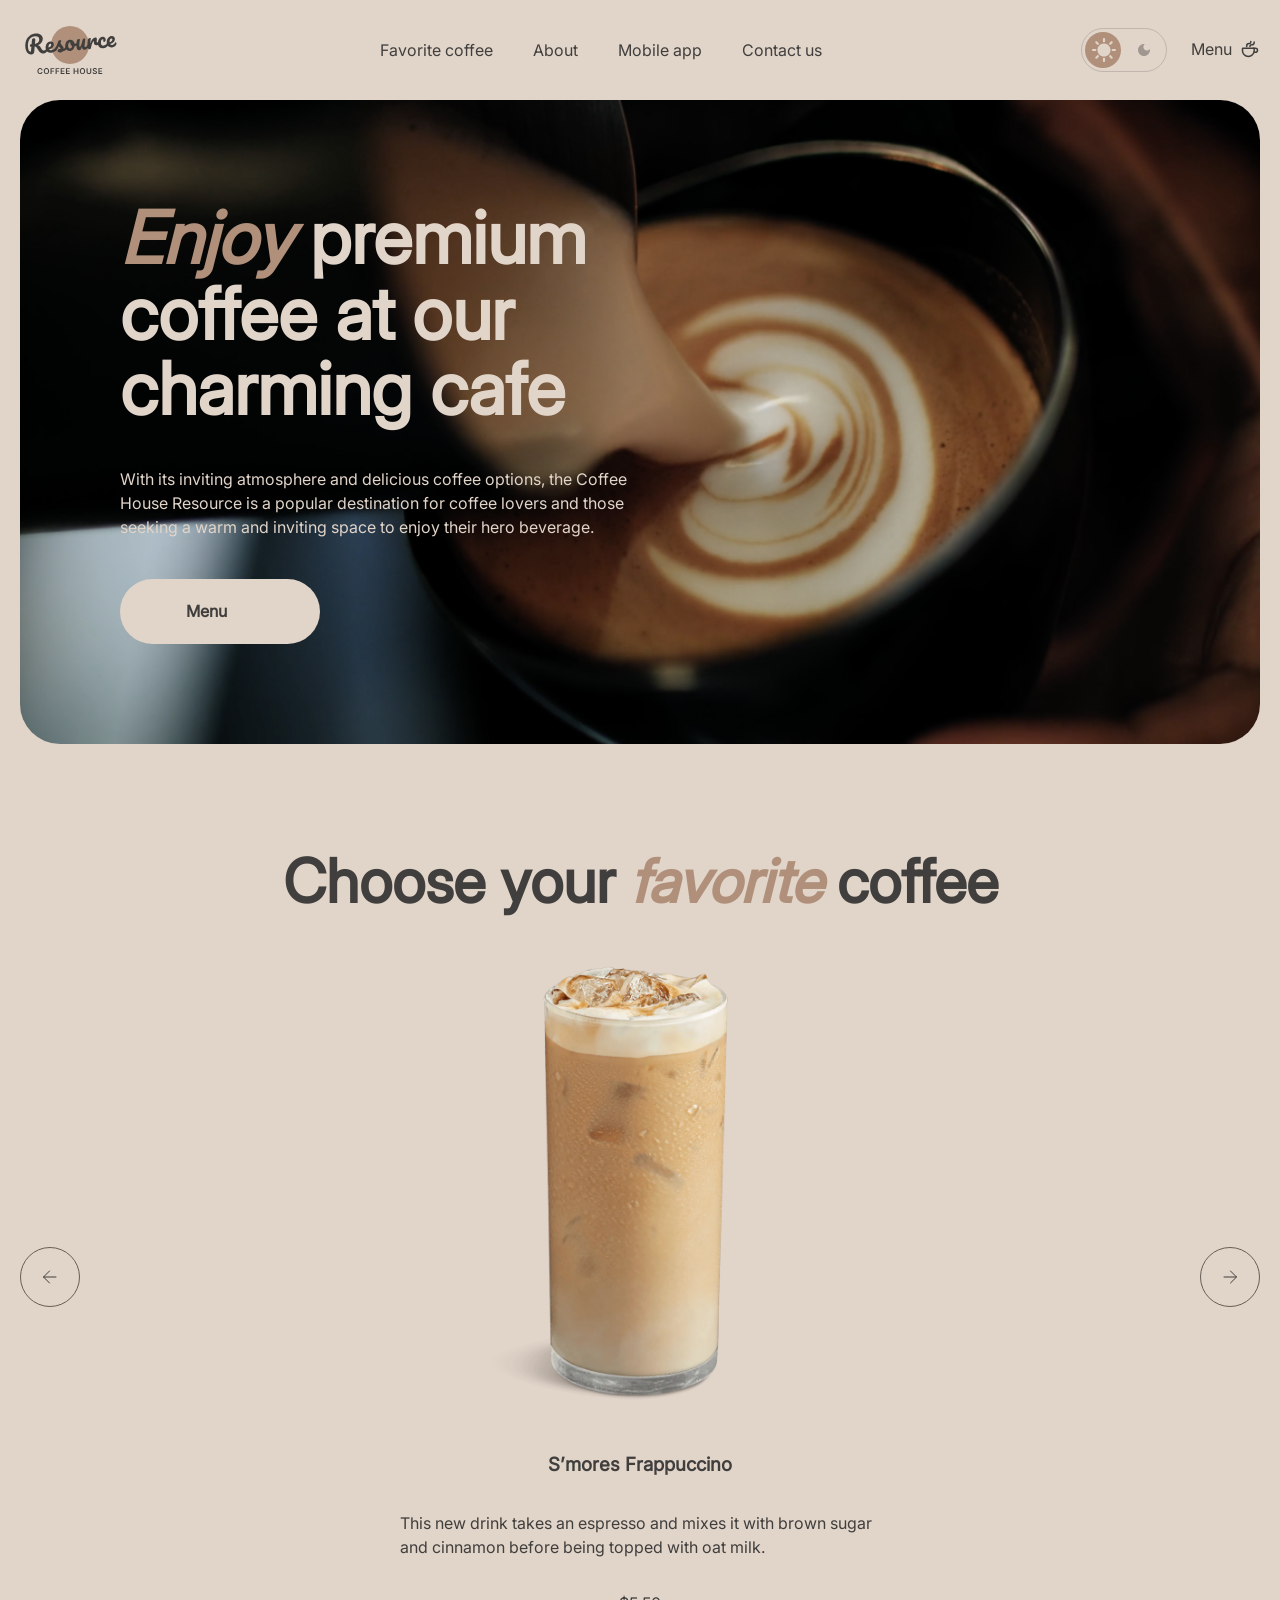
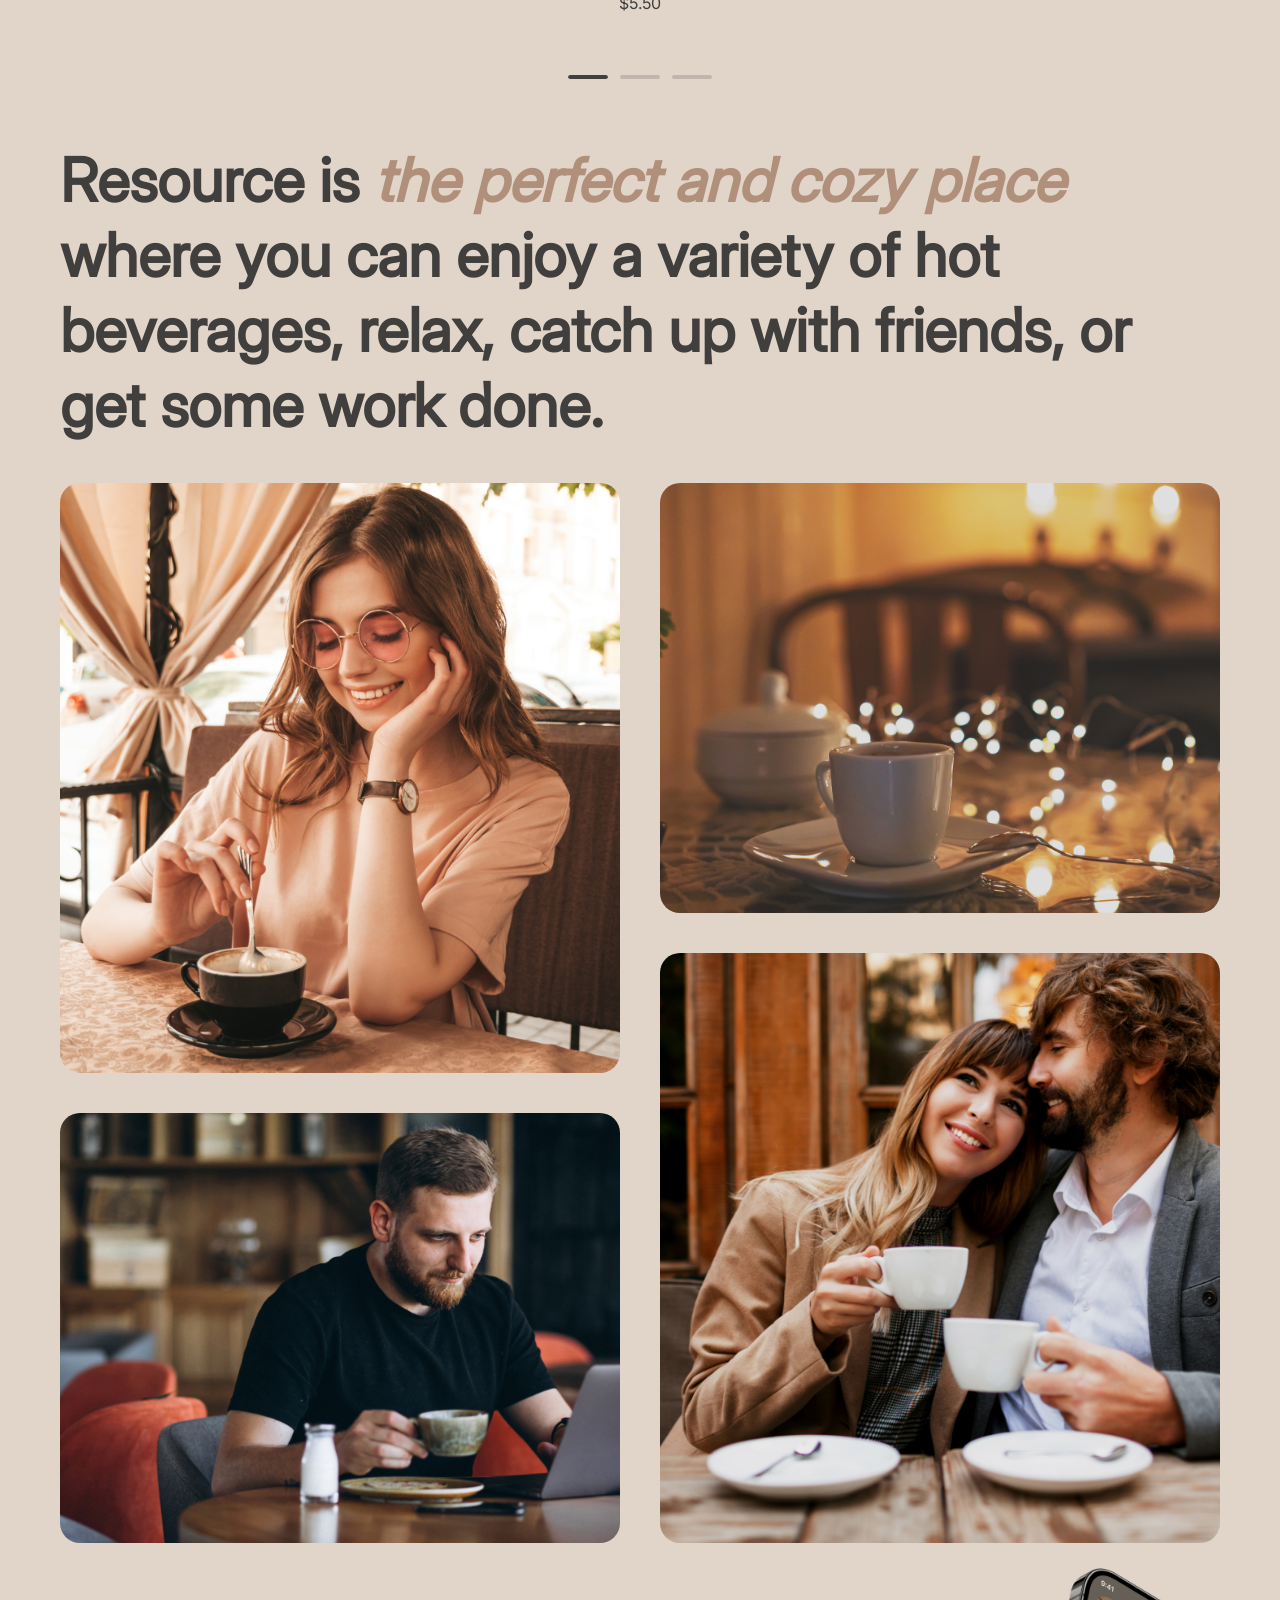
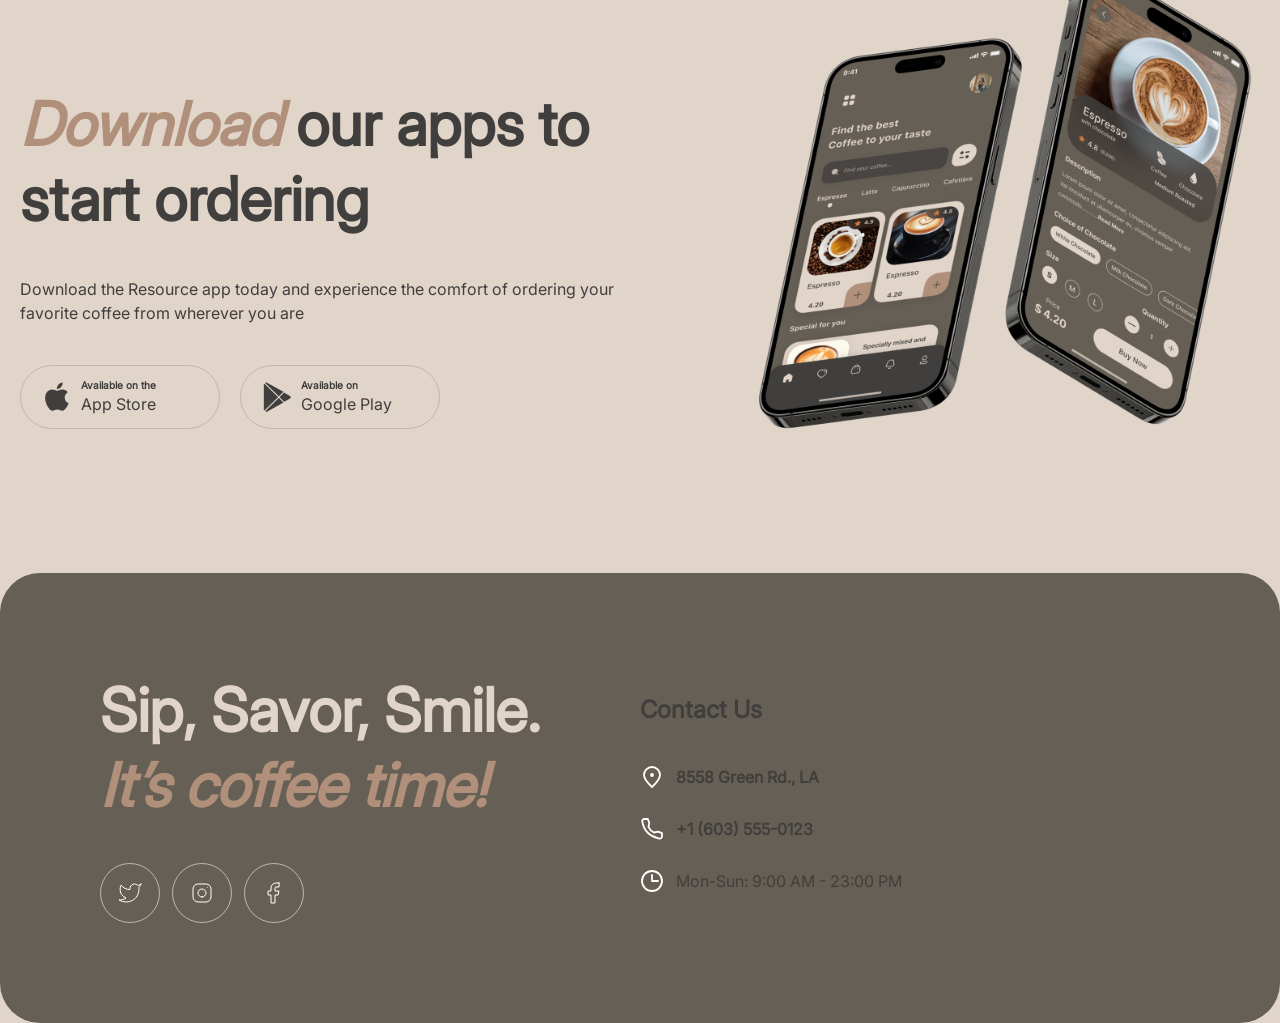
==== commit 9e66a827: "feat: add slider for favorite section" ====
--- a/index.html
+++ b/index.html
@@ -85,7 +85,7 @@
 
       </div>
     </section>
-    <section class="favorite-coffee">
+    <section class="favorite-coffee" id="hero-coffee">
       <div class="wrapper">
         <h2>Choose your <span>favorite</span> coffee</h2>
 
@@ -116,7 +116,7 @@
                 <h3 class="slider-card__title">Caramel Macchiato</h3>
                 <p class="slider-card__text">Fragrant espresso, steamed milk and rich caramel syrup with whipped cream
                   and caramel drizzle on top.</p>
-                <p class="slider-card__price"><span>$5.00</span></p>
+                <p class="slider-card__price"><span>$4.50</span></p>
               </div>
 
               <!-- Слайд 3 -->
@@ -139,9 +139,15 @@
         </div>
 
         <div class="slider-dots" id="slider-dots">
-          <button class="slider-dots__dot slider-dots__dot--active" aria-label="Слайд 1" data-index="0"></button>
-          <button class="slider-dots__dot" aria-label="Слайд 2" data-index="1"></button>
-          <button class="slider-dots__dot" aria-label="Слайд 3" data-index="2"></button>
+          <button class="slider-dots__dot slider-dots__dot--active" aria-label="Слайд 1" data-index="0">
+            <span class="slider-dots__line"></span>
+          </button>
+          <button class="slider-dots__dot" aria-label="Слайд 2" data-index="1">
+            <span class="slider-dots__line"></span>
+          </button>
+          <button class="slider-dots__dot" aria-label="Слайд 3" data-index="2">
+            <span class="slider-dots__line"></span>
+          </button>
         </div>
       </div>
     </section>
--- a/style.css
+++ b/style.css
@@ -570,17 +570,66 @@
   }
 }
 /* favorite-coffee ------------ */
-/* Контейнер маскирует вылезающие карточки */
+.favorite-coffee {
+  height: 799px;
+  margin: 100px 0 100px 0;
+}
+.favorite-coffee .wrapper {
+  display: flex;
+  flex-direction: column;
+  justify-content: left;
+  gap: 20px;
+}
+.favorite-coffee h2 {
+  font: var(--font-heading2);
+  color: var(--text-color-primary);
+  margin: 0 auto;
+  text-align: center;
+}
+.favorite-coffee h2 span {
+  font: var(--font-heading2-accent);
+  color: var(--text-color-accent);
+}
+.slider {
+  width: 100%;
+  display: flex;
+  justify-content: space-between;
+  align-items: center;
+}
+.slider__btn {
+  width: 60px;
+  height: 60px;
+  border: 1px solid var(--border-color-inverse);
+  border-radius: 100px;
+  cursor: pointer;
+}
+.slider__btn img {
+  width: 24px;
+  height: 24px;
+  margin: 0 auto;
+}
+.slider__btn:hover {
+ background-color: var(--bg-color-container);
+}
+.slider__btn:hover img {
+  filter: invert(1);
+}
+[data-theme="dark"] .slider__btn img {
+  filter: invert(1);
+}
+.slider__btn--prev {
+  transform: rotate(180deg);
+}
 .slider-container {
-  width: 480px;
+  width: 100%;
+  max-width: 480px;
   overflow: hidden;
   margin: 0 auto;
 }
 
-/* Трек выстраивает карточки в одну линию и плавно двигается */
 .slider-track {
   display: flex;
-  transition: transform 0.5s cubic-bezier(0.25, 1, 0.5, 1);
+  transition: transform 1s cubic-bezier(0.25, 1, 0.5, 1);
   width: 100%;
 }
 
@@ -590,15 +639,68 @@
   justify-content: center;
   align-items: center;
   gap: 32px;
-  min-width: 480px; /* Фиксируем ширину карточки под размер контейнера */
-  max-width: 480px;
+  width: 100%;
+  min-width: 100%;
   box-sizing: border-box;
-  flex-shrink: 0;   /* Запрещаем сжатие карточек */
-  border-radius: 40px;
-}
-
+  flex-shrink: 0;
+}
+.slider-dots {
+  display: flex;
+  justify-content: center;
+  gap: 12px;
+  margin-top: 40px;
+}
+
+.slider-dots__dot {
+  width: 40px;
+  height: 4px;
+  padding: 0;
+  border: none;
+  background-color: var(--border-color-primary, #c1b6ad);
+  border-radius: 100px;
+  cursor: pointer;
+  overflow: hidden;
+  /* position: relative; */
+}
+
+.slider-dots__line {
+  display: block;
+  height: 100%;
+  width: 0;
+  background-color: var(--text-color-primary, #403f3d);
+  border-radius: 100px;
+  transition: width 0.3s ease;
+}
+
+/* Заполнение для активной точки */
+.slider-dots__dot--active .slider-dots__line {
+  width: 100%;
+  animation: progress 0.1s linear forwards;
+}
+
+/* Пауза анимации при наведении на слайдер или кнопку */
+.favorite-coffee:hover .slider-dots__dot--active .slider-dots__line {
+  animation: progress 0.5s linear forwards;
+}
+
+@keyframes progress {
+  from {
+    width: 0;
+  }
+  to {
+    width: 100%;
+  }
+}
 /* Изменения для адаптивности */
 @media (max-width: 700px) {
+   .favorite-coffee .wrapper {
+    padding: 0 13px;
+  }
+  .favorite-coffee h2,
+  .favorite-coffee h2 span {
+    font-size: 32px;
+    line-height: 125%;
+  }
   .slider-container {
     width: 100%;
     max-width: 348px;
@@ -607,6 +709,8 @@
   .slider-card {
     min-width: 100%;
     max-width: 348px;
+        margin: 0 auto;
+    gap: 16px;
   }
 }
 /* about ------------ */
